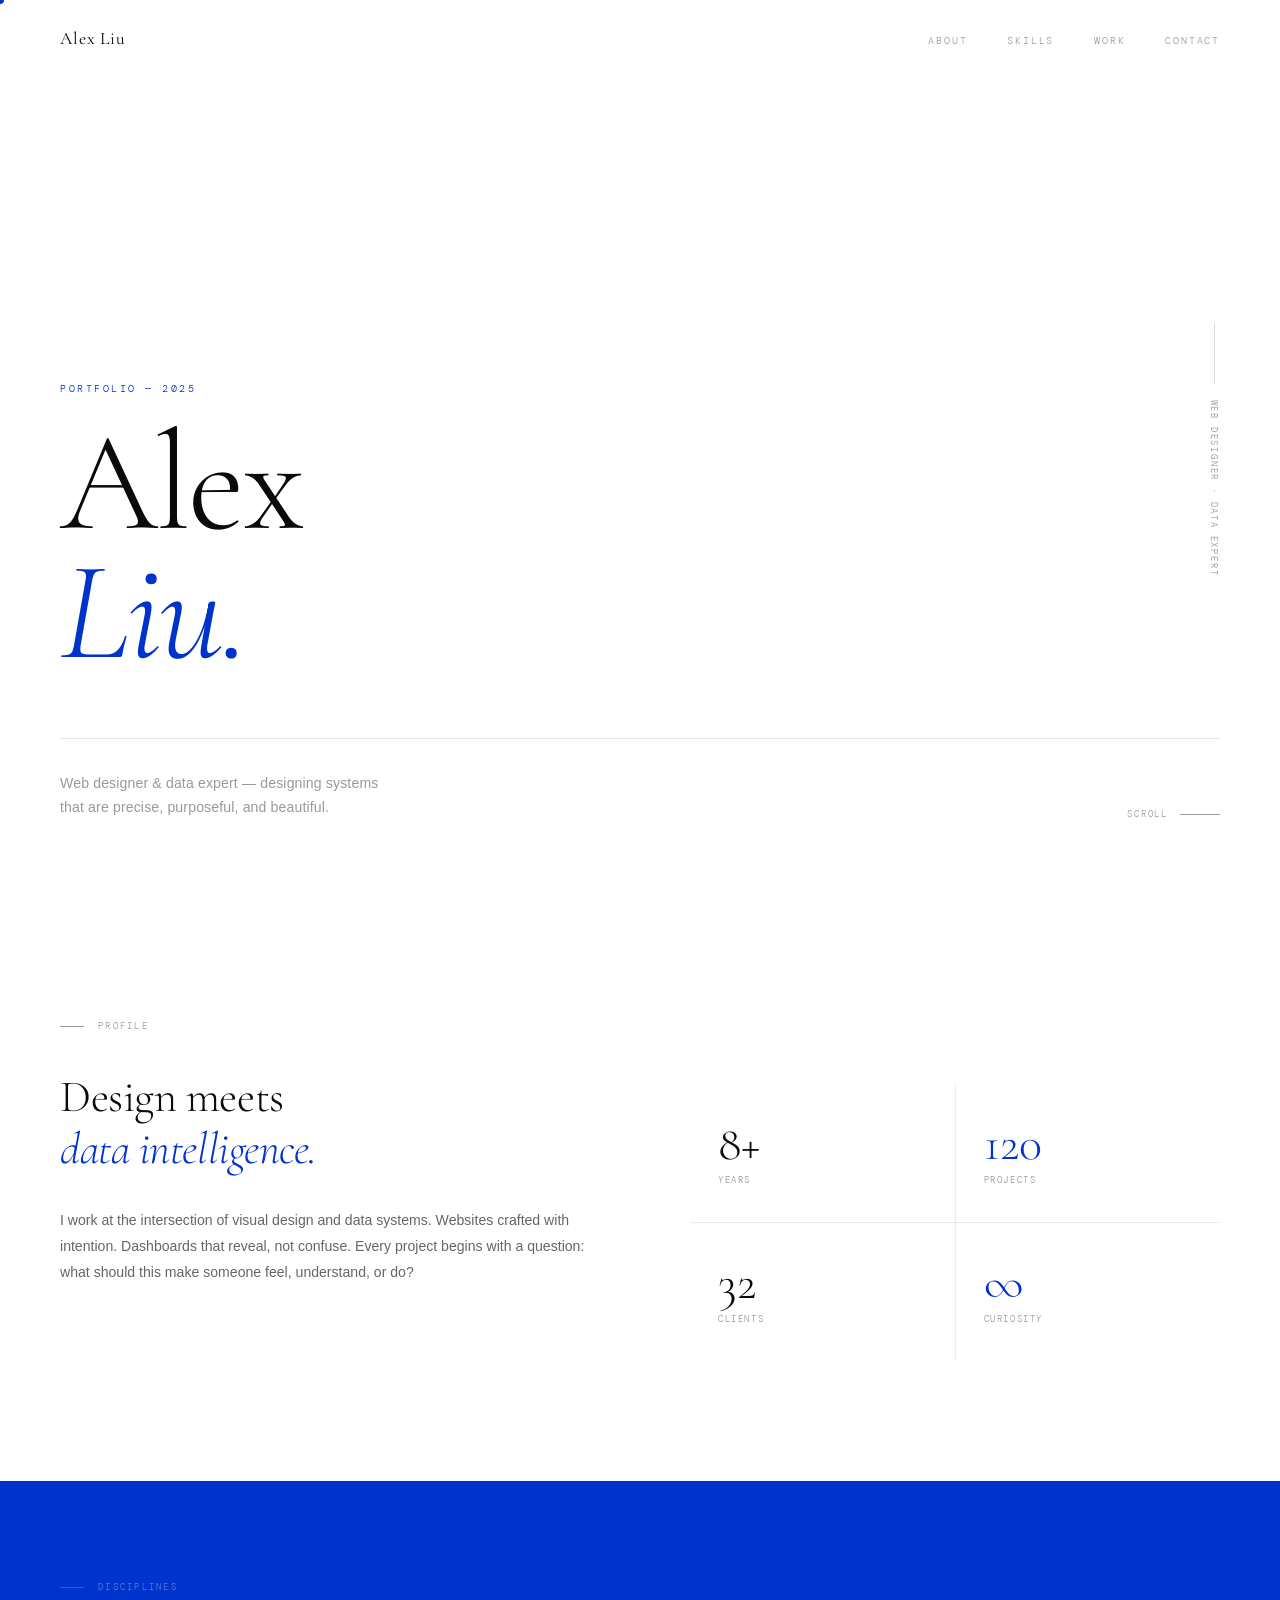
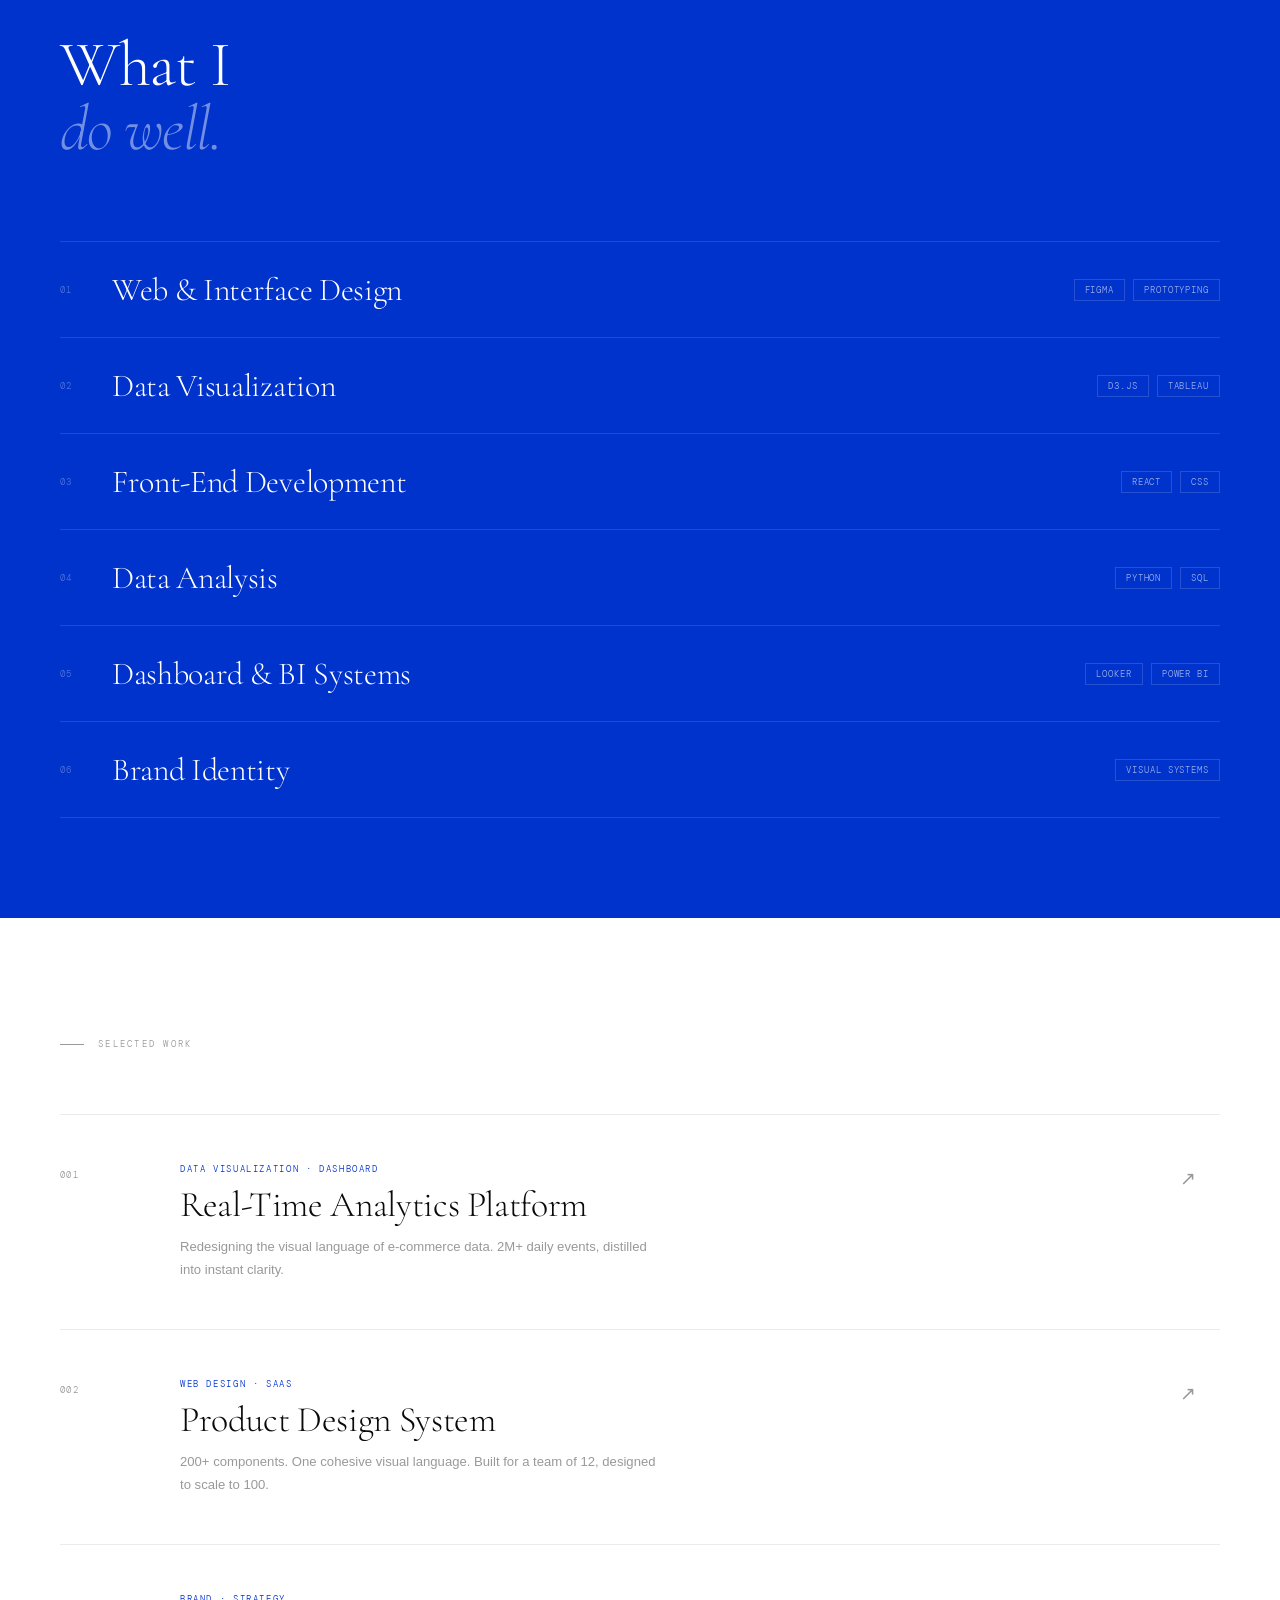
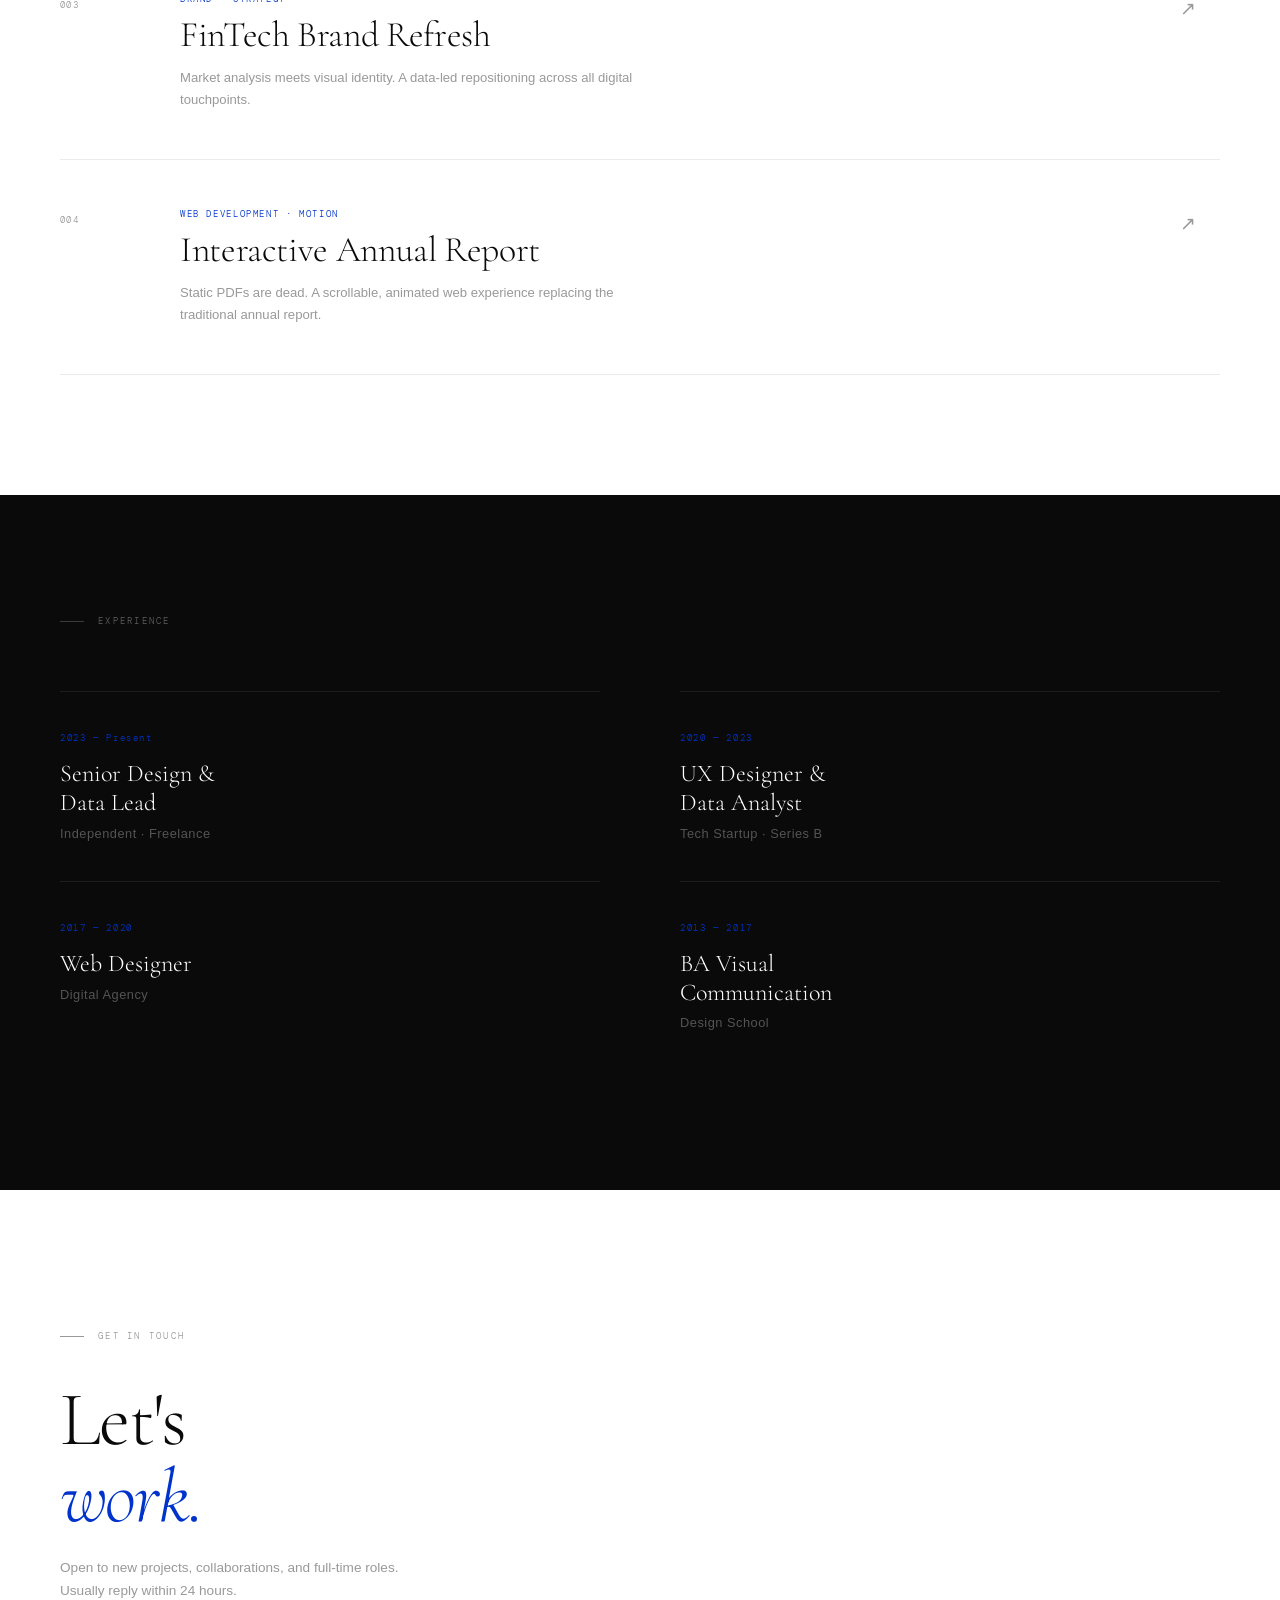
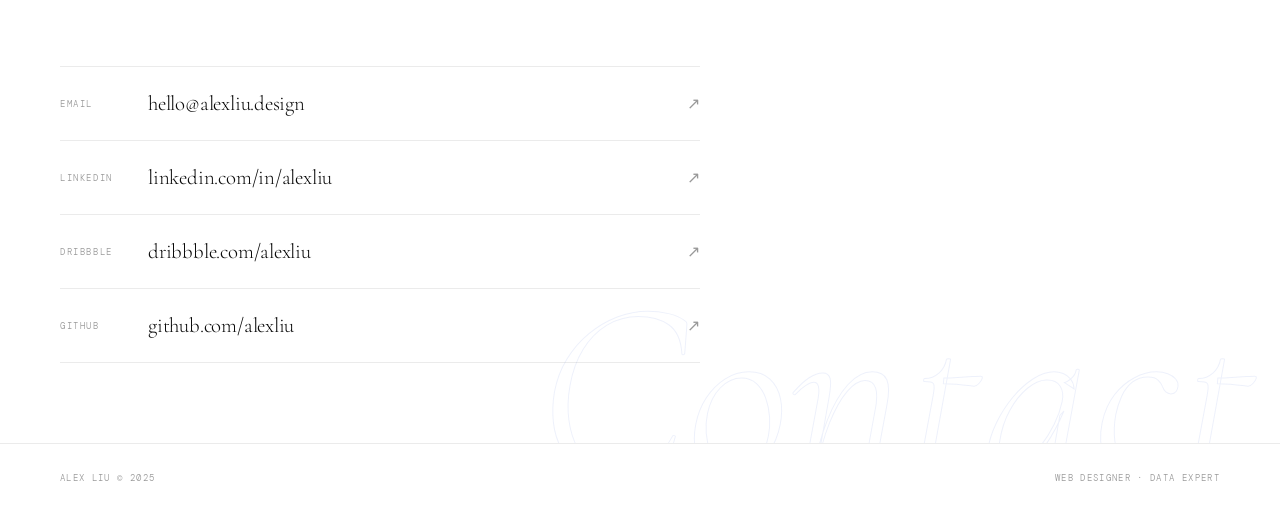
==== index.html @ af1ae66d "Rename alex-liu.html to index.html" ====
<!DOCTYPE html>
<html lang="en">
<head>
  <meta charset="UTF-8">
  <meta name="viewport" content="width=device-width, initial-scale=1.0">
  <title>Alex Liu</title>
  <link rel="preconnect" href="https://fonts.googleapis.com">
  <link href="https://fonts.googleapis.com/css2?family=Cormorant+Garamond:ital,wght@0,300;0,400;0,600;1,300;1,400&family=DM+Mono:wght@300;400&display=swap" rel="stylesheet">
  <style>
    *, *::before, *::after { margin: 0; padding: 0; box-sizing: border-box; }

    :root {
      --klein: #0033CC;
      --black: #0a0a0a;
      --white: #ffffff;
      --grey: #f5f5f5;
      --mid: #999;
      --serif: 'Cormorant Garamond', Georgia, serif;
      --mono: 'DM Mono', monospace;
    }

    html { scroll-behavior: smooth; }

    body {
      background: var(--white);
      color: var(--black);
      font-family: 'Helvetica Neue', Helvetica, Arial, sans-serif;
      font-weight: 300;
      overflow-x: hidden;
      cursor: none;
    }

    /* CURSOR */
    .cur {
      position: fixed;
      width: 8px; height: 8px;
      background: var(--klein);
      border-radius: 50%;
      pointer-events: none;
      z-index: 9999;
      transform: translate(-50%, -50%);
      transition: width .2s, height .2s, background .2s, border-radius .2s;
    }
    .cur.big {
      width: 40px; height: 40px;
      background: transparent;
      border: 1px solid var(--klein);
    }

    /* NAV */
    nav {
      position: fixed;
      top: 0; left: 0; right: 0;
      z-index: 500;
      padding: 28px 60px;
      display: flex;
      justify-content: space-between;
      align-items: center;
    }
    .nav-logo {
      font-family: var(--serif);
      font-size: 1.1rem;
      font-weight: 400;
      letter-spacing: 0.05em;
      color: var(--black);
      text-decoration: none;
    }
    .nav-links {
      display: flex;
      gap: 40px;
      list-style: none;
    }
    .nav-links a {
      font-family: var(--mono);
      font-size: 10px;
      letter-spacing: 0.18em;
      text-transform: uppercase;
      color: var(--black);
      text-decoration: none;
      opacity: 0.4;
      transition: opacity .25s;
    }
    .nav-links a:hover { opacity: 1; }

    /* HERO */
    #hero {
      height: 100vh;
      display: flex;
      flex-direction: column;
      justify-content: flex-end;
      padding: 0 60px 80px;
      position: relative;
    }

    .hero-index {
      position: absolute;
      top: 50%;
      right: 60px;
      transform: translateY(-50%);
      font-family: var(--mono);
      font-size: 9px;
      letter-spacing: 0.2em;
      text-transform: uppercase;
      color: var(--mid);
      writing-mode: vertical-rl;
      display: flex;
      align-items: center;
      gap: 16px;
    }
    .hero-index::before {
      content: '';
      display: block;
      width: 1px;
      height: 60px;
      background: rgba(0,0,0,0.15);
    }

    .hero-eyebrow {
      font-family: var(--mono);
      font-size: 10px;
      letter-spacing: 0.25em;
      text-transform: uppercase;
      color: var(--klein);
      margin-bottom: 24px;
      opacity: 0;
      animation: fadeUp .8s .2s ease forwards;
    }

    .hero-name {
      font-family: var(--serif);
      font-size: clamp(5rem, 11vw, 10rem);
      font-weight: 300;
      line-height: 0.92;
      letter-spacing: -0.02em;
      color: var(--black);
      opacity: 0;
      animation: fadeUp .9s .35s ease forwards;
    }
    .hero-name span {
      display: block;
      font-style: italic;
      color: var(--klein);
    }

    .hero-bottom {
      display: flex;
      justify-content: space-between;
      align-items: flex-end;
      margin-top: 60px;
      padding-top: 32px;
      border-top: 1px solid rgba(0,0,0,0.1);
      opacity: 0;
      animation: fadeUp .8s .6s ease forwards;
    }
    .hero-desc {
      font-size: 0.88rem;
      font-weight: 300;
      color: var(--mid);
      max-width: 340px;
      line-height: 1.75;
      letter-spacing: 0.01em;
    }
    .hero-scroll {
      font-family: var(--mono);
      font-size: 9px;
      letter-spacing: 0.2em;
      text-transform: uppercase;
      color: var(--mid);
      display: flex;
      align-items: center;
      gap: 12px;
    }
    .hero-scroll::after {
      content: '';
      display: block;
      width: 40px;
      height: 1px;
      background: var(--mid);
      animation: scrollLine 1.6s ease-in-out infinite alternate;
    }
    @keyframes scrollLine { from { width: 20px; opacity: .3; } to { width: 60px; opacity: .8; } }
    @keyframes fadeUp {
      from { opacity: 0; transform: translateY(24px); }
      to   { opacity: 1; transform: translateY(0); }
    }

    /* ABOUT */
    #about {
      padding: 120px 60px;
      display: grid;
      grid-template-columns: 1fr 1fr;
      gap: 100px;
      align-items: start;
    }
    .section-label {
      font-family: var(--mono);
      font-size: 9px;
      letter-spacing: 0.25em;
      text-transform: uppercase;
      color: var(--mid);
      margin-bottom: 40px;
      display: flex;
      align-items: center;
      gap: 14px;
    }
    .section-label::before {
      content: '';
      display: block;
      width: 24px;
      height: 1px;
      background: var(--mid);
    }
    .section-label.light { color: rgba(255,255,255,0.35); }
    .section-label.light::before { background: rgba(255,255,255,0.2); }

    .about-heading {
      font-family: var(--serif);
      font-size: clamp(2.2rem, 3.5vw, 3.2rem);
      font-weight: 300;
      line-height: 1.15;
      letter-spacing: -0.01em;
      margin-bottom: 32px;
    }
    .about-heading em { font-style: italic; color: var(--klein); }

    .about-body {
      font-size: 0.88rem;
      font-weight: 300;
      line-height: 1.85;
      color: #666;
    }

    .stat-grid {
      display: grid;
      grid-template-columns: 1fr 1fr;
      gap: 1px;
      background: rgba(0,0,0,0.08);
      margin-top: 64px;
    }
    .stat-cell {
      background: var(--white);
      padding: 36px 28px;
    }
    .stat-num {
      font-family: var(--serif);
      font-size: 3rem;
      font-weight: 300;
      line-height: 1;
      color: var(--black);
    }
    .stat-num.blue { color: var(--klein); }
    .stat-label {
      font-family: var(--mono);
      font-size: 9px;
      letter-spacing: 0.18em;
      text-transform: uppercase;
      color: var(--mid);
      margin-top: 6px;
    }

    /* SKILLS — KLEIN BG */
    #skills {
      padding: 100px 60px;
      background: var(--klein);
      color: var(--white);
    }

    .skills-heading {
      font-family: var(--serif);
      font-size: clamp(2.5rem, 5vw, 4.5rem);
      font-weight: 300;
      letter-spacing: -0.02em;
      line-height: 1;
      margin-bottom: 80px;
    }
    .skills-heading em { font-style: italic; opacity: 0.45; }

    .skill-list { display: flex; flex-direction: column; }
    .skill-row {
      display: flex;
      align-items: center;
      justify-content: space-between;
      padding: 28px 0;
      border-bottom: 1px solid rgba(255,255,255,0.12);
      transition: padding-left .3s ease;
      position: relative;
      overflow: hidden;
    }
    .skill-row:first-child { border-top: 1px solid rgba(255,255,255,0.12); }
    .skill-row::before {
      content: '';
      position: absolute;
      left: 0; top: 0; bottom: 0;
      width: 0;
      background: rgba(255,255,255,0.06);
      transition: width .4s ease;
    }
    .skill-row:hover::before { width: 100%; }
    .skill-row:hover { padding-left: 16px; }

    .skill-name-wrap { display: flex; align-items: center; gap: 28px; }
    .skill-idx {
      font-family: var(--mono);
      font-size: 9px;
      opacity: 0.3;
      letter-spacing: 0.1em;
      min-width: 24px;
    }
    .skill-name {
      font-family: var(--serif);
      font-size: clamp(1.4rem, 2.5vw, 2rem);
      font-weight: 300;
      letter-spacing: -0.01em;
    }
    .skill-tags-wrap { display: flex; gap: 8px; }
    .skill-tag {
      font-family: var(--mono);
      font-size: 9px;
      letter-spacing: 0.1em;
      text-transform: uppercase;
      padding: 4px 10px;
      border: 1px solid rgba(255,255,255,0.25);
      opacity: 0.6;
    }

    /* WORK */
    #work { padding: 120px 60px; }

    .work-list { display: flex; flex-direction: column; margin-top: 64px; }
    .work-item {
      display: grid;
      grid-template-columns: 80px 1fr 40px;
      align-items: start;
      gap: 40px;
      padding: 48px 0;
      border-bottom: 1px solid rgba(0,0,0,0.08);
      cursor: none;
      transition: background .2s, padding .2s;
    }
    .work-item:first-child { border-top: 1px solid rgba(0,0,0,0.08); }
    .work-item:hover { background: var(--grey); margin: 0 -60px; padding-left: 60px; padding-right: 60px; }
    .work-num {
      font-family: var(--mono);
      font-size: 9px;
      letter-spacing: 0.15em;
      color: var(--mid);
      padding-top: 6px;
    }
    .work-cat {
      font-family: var(--mono);
      font-size: 9px;
      letter-spacing: 0.18em;
      text-transform: uppercase;
      color: var(--klein);
      margin-bottom: 10px;
    }
    .work-title {
      font-family: var(--serif);
      font-size: clamp(1.6rem, 2.8vw, 2.4rem);
      font-weight: 300;
      letter-spacing: -0.01em;
      line-height: 1.1;
      margin-bottom: 12px;
      transition: color .25s;
    }
    .work-item:hover .work-title { color: var(--klein); }
    .work-desc {
      font-size: 0.82rem;
      font-weight: 300;
      color: var(--mid);
      max-width: 480px;
      line-height: 1.7;
    }
    .work-arrow {
      font-size: 1.2rem;
      color: var(--mid);
      padding-top: 4px;
      transition: transform .3s, color .25s;
    }
    .work-item:hover .work-arrow { transform: translate(4px,-4px); color: var(--klein); }

    /* TIMELINE — BLACK BG */
    #timeline {
      padding: 120px 60px;
      background: var(--black);
      color: var(--white);
    }
    .tl-grid {
      display: grid;
      grid-template-columns: 1fr 1fr;
      gap: 0 80px;
      margin-top: 64px;
    }
    .tl-item {
      padding: 40px 0;
      border-top: 1px solid rgba(255,255,255,0.08);
    }
    .tl-year {
      font-family: var(--mono);
      font-size: 9px;
      letter-spacing: 0.18em;
      color: var(--klein);
      margin-bottom: 16px;
    }
    .tl-role {
      font-family: var(--serif);
      font-size: 1.5rem;
      font-weight: 300;
      line-height: 1.2;
      margin-bottom: 8px;
    }
    .tl-company {
      font-size: 0.8rem;
      font-weight: 300;
      color: rgba(255,255,255,0.3);
      letter-spacing: 0.04em;
    }

    /* CONTACT */
    #contact {
      padding: 140px 60px 80px;
      position: relative;
      overflow: hidden;
    }
    .contact-bg {
      position: absolute;
      bottom: -6vw;
      right: -2vw;
      font-family: var(--serif);
      font-size: clamp(8rem, 20vw, 20rem);
      font-weight: 300;
      font-style: italic;
      color: transparent;
      -webkit-text-stroke: 1px rgba(0,51,204,0.07);
      pointer-events: none;
      line-height: 1;
      white-space: nowrap;
      user-select: none;
    }
    .contact-inner { position: relative; z-index: 1; max-width: 640px; }
    .contact-heading {
      font-family: var(--serif);
      font-size: clamp(3rem, 6vw, 6rem);
      font-weight: 300;
      letter-spacing: -0.02em;
      line-height: 1;
      margin-bottom: 20px;
    }
    .contact-heading em { font-style: italic; color: var(--klein); }
    .contact-sub {
      font-size: 0.85rem;
      font-weight: 300;
      color: var(--mid);
      line-height: 1.7;
      margin-bottom: 64px;
      max-width: 360px;
    }
    .contact-links { display: flex; flex-direction: column; }
    .contact-link {
      display: flex;
      align-items: center;
      justify-content: space-between;
      padding: 24px 0;
      border-bottom: 1px solid rgba(0,0,0,0.08);
      text-decoration: none;
      color: var(--black);
      transition: padding-left .3s;
    }
    .contact-link:first-child { border-top: 1px solid rgba(0,0,0,0.08); }
    .contact-link:hover { padding-left: 12px; }
    .cl-left { display: flex; align-items: center; gap: 24px; }
    .cl-type {
      font-family: var(--mono);
      font-size: 9px;
      letter-spacing: 0.18em;
      text-transform: uppercase;
      color: var(--mid);
      min-width: 64px;
    }
    .cl-val {
      font-family: var(--serif);
      font-size: 1.3rem;
      font-weight: 300;
      letter-spacing: -0.01em;
      transition: color .25s;
    }
    .contact-link:hover .cl-val { color: var(--klein); }
    .cl-arrow {
      font-size: 1rem;
      color: var(--mid);
      transition: transform .3s, color .25s;
    }
    .contact-link:hover .cl-arrow { transform: translate(4px,-4px); color: var(--klein); }

    /* FOOTER */
    footer {
      padding: 28px 60px;
      border-top: 1px solid rgba(0,0,0,0.08);
      display: flex;
      justify-content: space-between;
      align-items: center;
    }
    footer span {
      font-family: var(--mono);
      font-size: 9px;
      letter-spacing: 0.15em;
      text-transform: uppercase;
      color: var(--mid);
    }

    /* REVEAL */
    .reveal {
      opacity: 0;
      transform: translateY(18px);
      transition: opacity .7s ease, transform .7s ease;
    }
    .reveal.visible { opacity: 1; transform: none; }
    .d1 { transition-delay: .1s; }
    .d2 { transition-delay: .2s; }
    .d3 { transition-delay: .3s; }

    @media (max-width: 768px) {
      nav { padding: 20px 24px; }
      #hero, #about, #work, #skills, #timeline, #contact, footer { padding-left: 24px; padding-right: 24px; }
      #about { grid-template-columns: 1fr; gap: 48px; padding-top: 80px; }
      .tl-grid { grid-template-columns: 1fr; }
      .work-item { grid-template-columns: 48px 1fr; }
      .work-arrow { display: none; }
      .hero-index { display: none; }
      .hero-name { font-size: clamp(3.5rem, 14vw, 6rem); }
    }
  </style>
</head>
<body>

<div class="cur" id="cur"></div>

<nav>
  <a class="nav-logo" href="#">Alex Liu</a>
  <ul class="nav-links">
    <li><a href="#about">About</a></li>
    <li><a href="#skills">Skills</a></li>
    <li><a href="#work">Work</a></li>
    <li><a href="#contact">Contact</a></li>
  </ul>
</nav>

<!-- HERO -->
<section id="hero">
  <div class="hero-index">Web Designer · Data Expert</div>
  <div class="hero-eyebrow">Portfolio — 2025</div>
  <h1 class="hero-name">
    Alex<br>
    <span>Liu.</span>
  </h1>
  <div class="hero-bottom">
    <p class="hero-desc">
      Web designer & data expert — designing systems that are precise, purposeful, and beautiful.
    </p>
    <div class="hero-scroll">Scroll</div>
  </div>
</section>

<!-- ABOUT -->
<section id="about">
  <div class="reveal">
    <div class="section-label">Profile</div>
    <h2 class="about-heading">
      Design meets<br>
      <em>data intelligence.</em>
    </h2>
    <p class="about-body">
      I work at the intersection of visual design and data systems. Websites crafted with intention. Dashboards that reveal, not confuse. Every project begins with a question: what should this make someone feel, understand, or do?
    </p>
  </div>
  <div class="reveal d2">
    <div class="stat-grid">
      <div class="stat-cell">
        <div class="stat-num">8+</div>
        <div class="stat-label">Years</div>
      </div>
      <div class="stat-cell">
        <div class="stat-num blue">120</div>
        <div class="stat-label">Projects</div>
      </div>
      <div class="stat-cell">
        <div class="stat-num">32</div>
        <div class="stat-label">Clients</div>
      </div>
      <div class="stat-cell">
        <div class="stat-num blue">∞</div>
        <div class="stat-label">Curiosity</div>
      </div>
    </div>
  </div>
</section>

<!-- SKILLS -->
<section id="skills">
  <div class="section-label light reveal">Disciplines</div>
  <div class="skills-heading reveal d1">
    What I<br><em>do well.</em>
  </div>
  <div class="skill-list">
    <div class="skill-row reveal">
      <div class="skill-name-wrap">
        <span class="skill-idx">01</span>
        <span class="skill-name">Web & Interface Design</span>
      </div>
      <div class="skill-tags-wrap">
        <span class="skill-tag">Figma</span>
        <span class="skill-tag">Prototyping</span>
      </div>
    </div>
    <div class="skill-row reveal d1">
      <div class="skill-name-wrap">
        <span class="skill-idx">02</span>
        <span class="skill-name">Data Visualization</span>
      </div>
      <div class="skill-tags-wrap">
        <span class="skill-tag">D3.js</span>
        <span class="skill-tag">Tableau</span>
      </div>
    </div>
    <div class="skill-row reveal d2">
      <div class="skill-name-wrap">
        <span class="skill-idx">03</span>
        <span class="skill-name">Front-End Development</span>
      </div>
      <div class="skill-tags-wrap">
        <span class="skill-tag">React</span>
        <span class="skill-tag">CSS</span>
      </div>
    </div>
    <div class="skill-row reveal d3">
      <div class="skill-name-wrap">
        <span class="skill-idx">04</span>
        <span class="skill-name">Data Analysis</span>
      </div>
      <div class="skill-tags-wrap">
        <span class="skill-tag">Python</span>
        <span class="skill-tag">SQL</span>
      </div>
    </div>
    <div class="skill-row reveal">
      <div class="skill-name-wrap">
        <span class="skill-idx">05</span>
        <span class="skill-name">Dashboard & BI Systems</span>
      </div>
      <div class="skill-tags-wrap">
        <span class="skill-tag">Looker</span>
        <span class="skill-tag">Power BI</span>
      </div>
    </div>
    <div class="skill-row reveal d1">
      <div class="skill-name-wrap">
        <span class="skill-idx">06</span>
        <span class="skill-name">Brand Identity</span>
      </div>
      <div class="skill-tags-wrap">
        <span class="skill-tag">Visual Systems</span>
      </div>
    </div>
  </div>
</section>

<!-- WORK -->
<section id="work">
  <div class="section-label reveal">Selected Work</div>
  <div class="work-list">
    <div class="work-item reveal">
      <span class="work-num">001</span>
      <div>
        <div class="work-cat">Data Visualization · Dashboard</div>
        <h3 class="work-title">Real-Time Analytics Platform</h3>
        <p class="work-desc">Redesigning the visual language of e-commerce data. 2M+ daily events, distilled into instant clarity.</p>
      </div>
      <span class="work-arrow">↗</span>
    </div>
    <div class="work-item reveal d1">
      <span class="work-num">002</span>
      <div>
        <div class="work-cat">Web Design · SaaS</div>
        <h3 class="work-title">Product Design System</h3>
        <p class="work-desc">200+ components. One cohesive visual language. Built for a team of 12, designed to scale to 100.</p>
      </div>
      <span class="work-arrow">↗</span>
    </div>
    <div class="work-item reveal d2">
      <span class="work-num">003</span>
      <div>
        <div class="work-cat">Brand · Strategy</div>
        <h3 class="work-title">FinTech Brand Refresh</h3>
        <p class="work-desc">Market analysis meets visual identity. A data-led repositioning across all digital touchpoints.</p>
      </div>
      <span class="work-arrow">↗</span>
    </div>
    <div class="work-item reveal">
      <span class="work-num">004</span>
      <div>
        <div class="work-cat">Web Development · Motion</div>
        <h3 class="work-title">Interactive Annual Report</h3>
        <p class="work-desc">Static PDFs are dead. A scrollable, animated web experience replacing the traditional annual report.</p>
      </div>
      <span class="work-arrow">↗</span>
    </div>
  </div>
</section>

<!-- TIMELINE -->
<section id="timeline">
  <div class="section-label light reveal">Experience</div>
  <div class="tl-grid">
    <div class="tl-item reveal">
      <div class="tl-year">2023 — Present</div>
      <div class="tl-role">Senior Design &<br>Data Lead</div>
      <div class="tl-company">Independent · Freelance</div>
    </div>
    <div class="tl-item reveal d1">
      <div class="tl-year">2020 — 2023</div>
      <div class="tl-role">UX Designer &<br>Data Analyst</div>
      <div class="tl-company">Tech Startup · Series B</div>
    </div>
    <div class="tl-item reveal d1">
      <div class="tl-year">2017 — 2020</div>
      <div class="tl-role">Web Designer</div>
      <div class="tl-company">Digital Agency</div>
    </div>
    <div class="tl-item reveal d2">
      <div class="tl-year">2013 — 2017</div>
      <div class="tl-role">BA Visual<br>Communication</div>
      <div class="tl-company">Design School</div>
    </div>
  </div>
</section>

<!-- CONTACT -->
<section id="contact">
  <div class="contact-bg">Contact.</div>
  <div class="contact-inner">
    <div class="section-label reveal">Get in Touch</div>
    <h2 class="contact-heading reveal d1">
      Let's<br><em>work.</em>
    </h2>
    <p class="contact-sub reveal d2">
      Open to new projects, collaborations, and full-time roles.<br>Usually reply within 24 hours.
    </p>
    <div class="contact-links reveal d3">
      <a href="mailto:hello@alexliu.design" class="contact-link">
        <div class="cl-left">
          <span class="cl-type">Email</span>
          <span class="cl-val">hello@alexliu.design</span>
        </div>
        <span class="cl-arrow">↗</span>
      </a>
      <a href="#" class="contact-link">
        <div class="cl-left">
          <span class="cl-type">LinkedIn</span>
          <span class="cl-val">linkedin.com/in/alexliu</span>
        </div>
        <span class="cl-arrow">↗</span>
      </a>
      <a href="#" class="contact-link">
        <div class="cl-left">
          <span class="cl-type">Dribbble</span>
          <span class="cl-val">dribbble.com/alexliu</span>
        </div>
        <span class="cl-arrow">↗</span>
      </a>
      <a href="#" class="contact-link">
        <div class="cl-left">
          <span class="cl-type">GitHub</span>
          <span class="cl-val">github.com/alexliu</span>
        </div>
        <span class="cl-arrow">↗</span>
      </a>
    </div>
  </div>
</section>

<footer>
  <span>Alex Liu © 2025</span>
  <span>Web Designer · Data Expert</span>
</footer>

<script>
  // Cursor
  const cur = document.getElementById('cur');
  document.addEventListener('mousemove', e => {
    cur.style.left = e.clientX + 'px';
    cur.style.top  = e.clientY + 'px';
  });
  document.querySelectorAll('a, .work-item, .skill-row').forEach(el => {
    el.addEventListener('mouseenter', () => cur.classList.add('big'));
    el.addEventListener('mouseleave', () => cur.classList.remove('big'));
  });

  // Scroll reveal
  const io = new IntersectionObserver(entries => {
    entries.forEach(e => { if (e.isIntersecting) e.target.classList.add('visible'); });
  }, { threshold: 0.1, rootMargin: '0px 0px -32px 0px' });
  document.querySelectorAll('.reveal').forEach(el => io.observe(el));

  // Counters
  document.querySelectorAll('.stat-num').forEach(el => {
    const raw = el.textContent.trim();
    const num = parseInt(raw);
    if (isNaN(num)) return;
    const suffix = raw.replace(/[\d]/g, '');
    let started = false;
    new IntersectionObserver(entries => {
      if (entries[0].isIntersecting && !started) {
        started = true;
        let v = 0; const step = num / 50;
        const t = setInterval(() => {
          v = Math.min(v + step, num);
          el.textContent = Math.round(v) + suffix;
          if (v >= num) clearInterval(t);
        }, 20);
      }
    }).observe(el);
  });
</script>
</body>
</html>
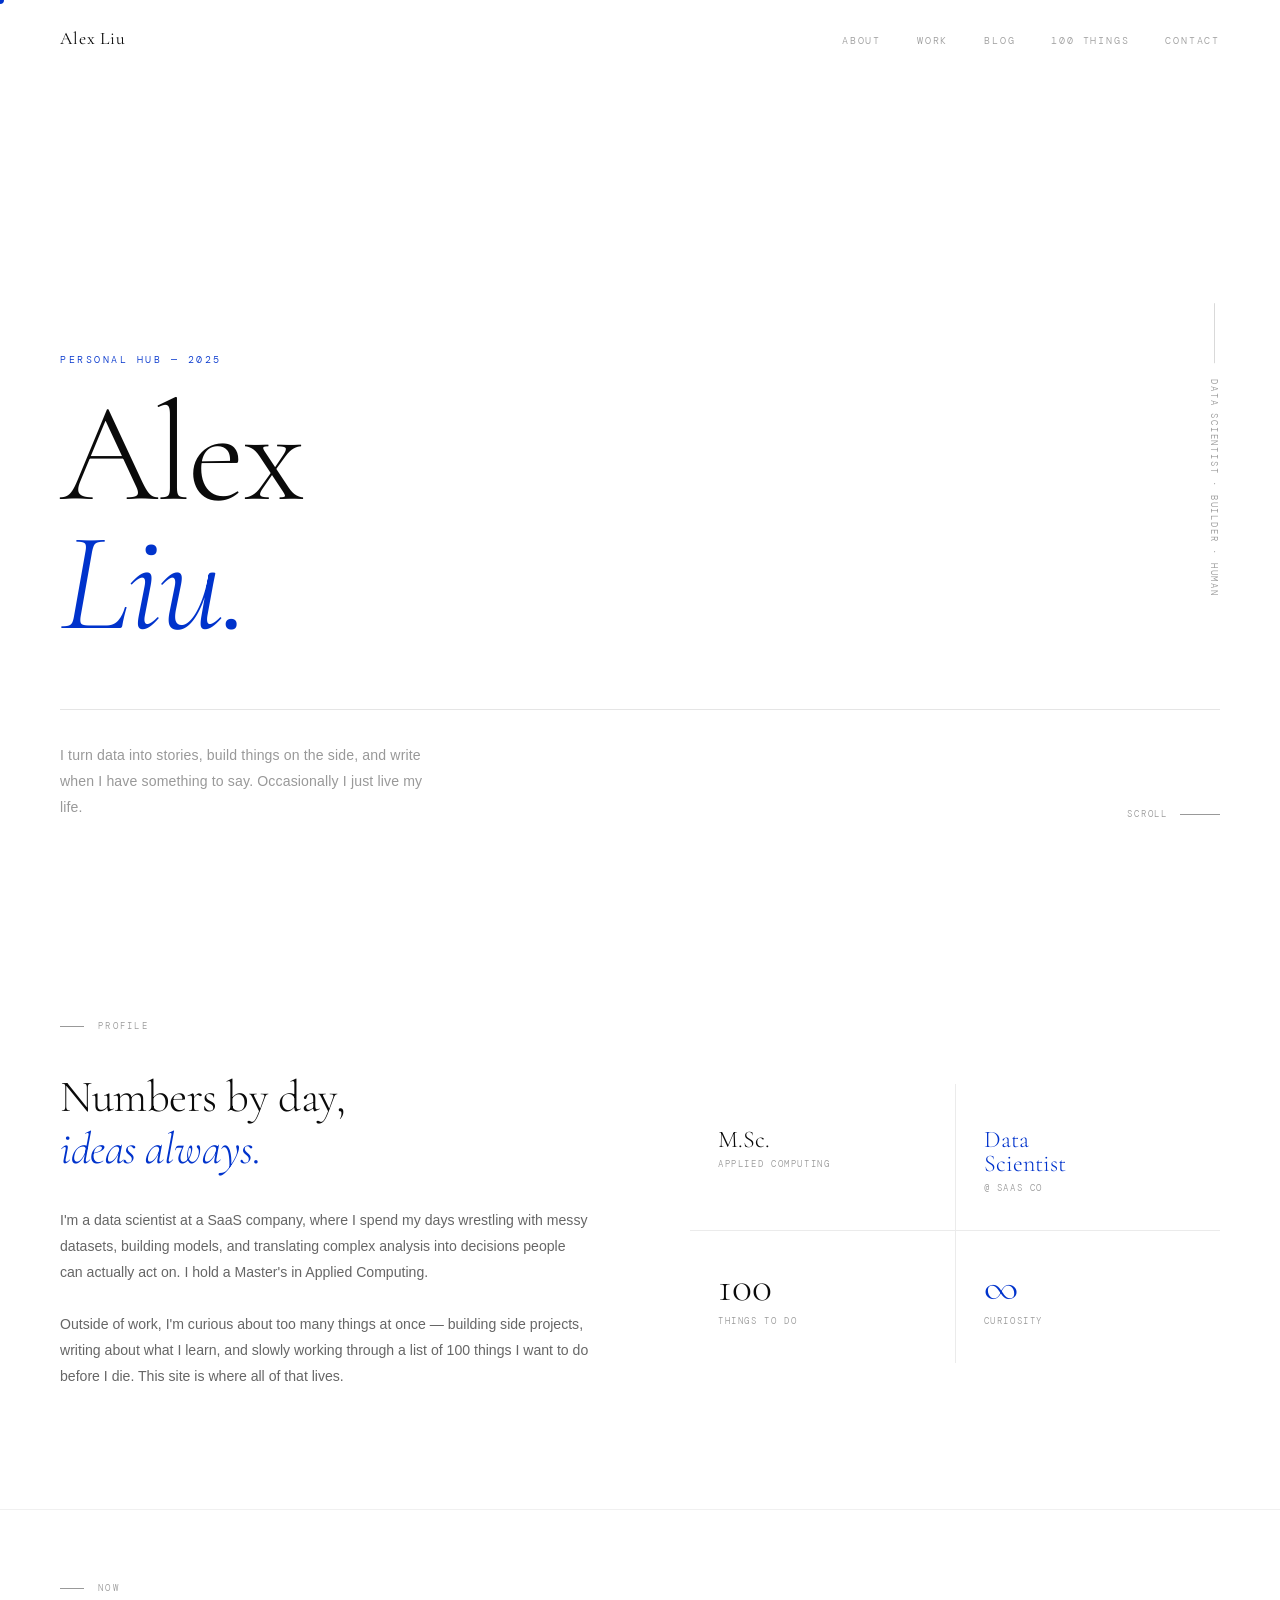
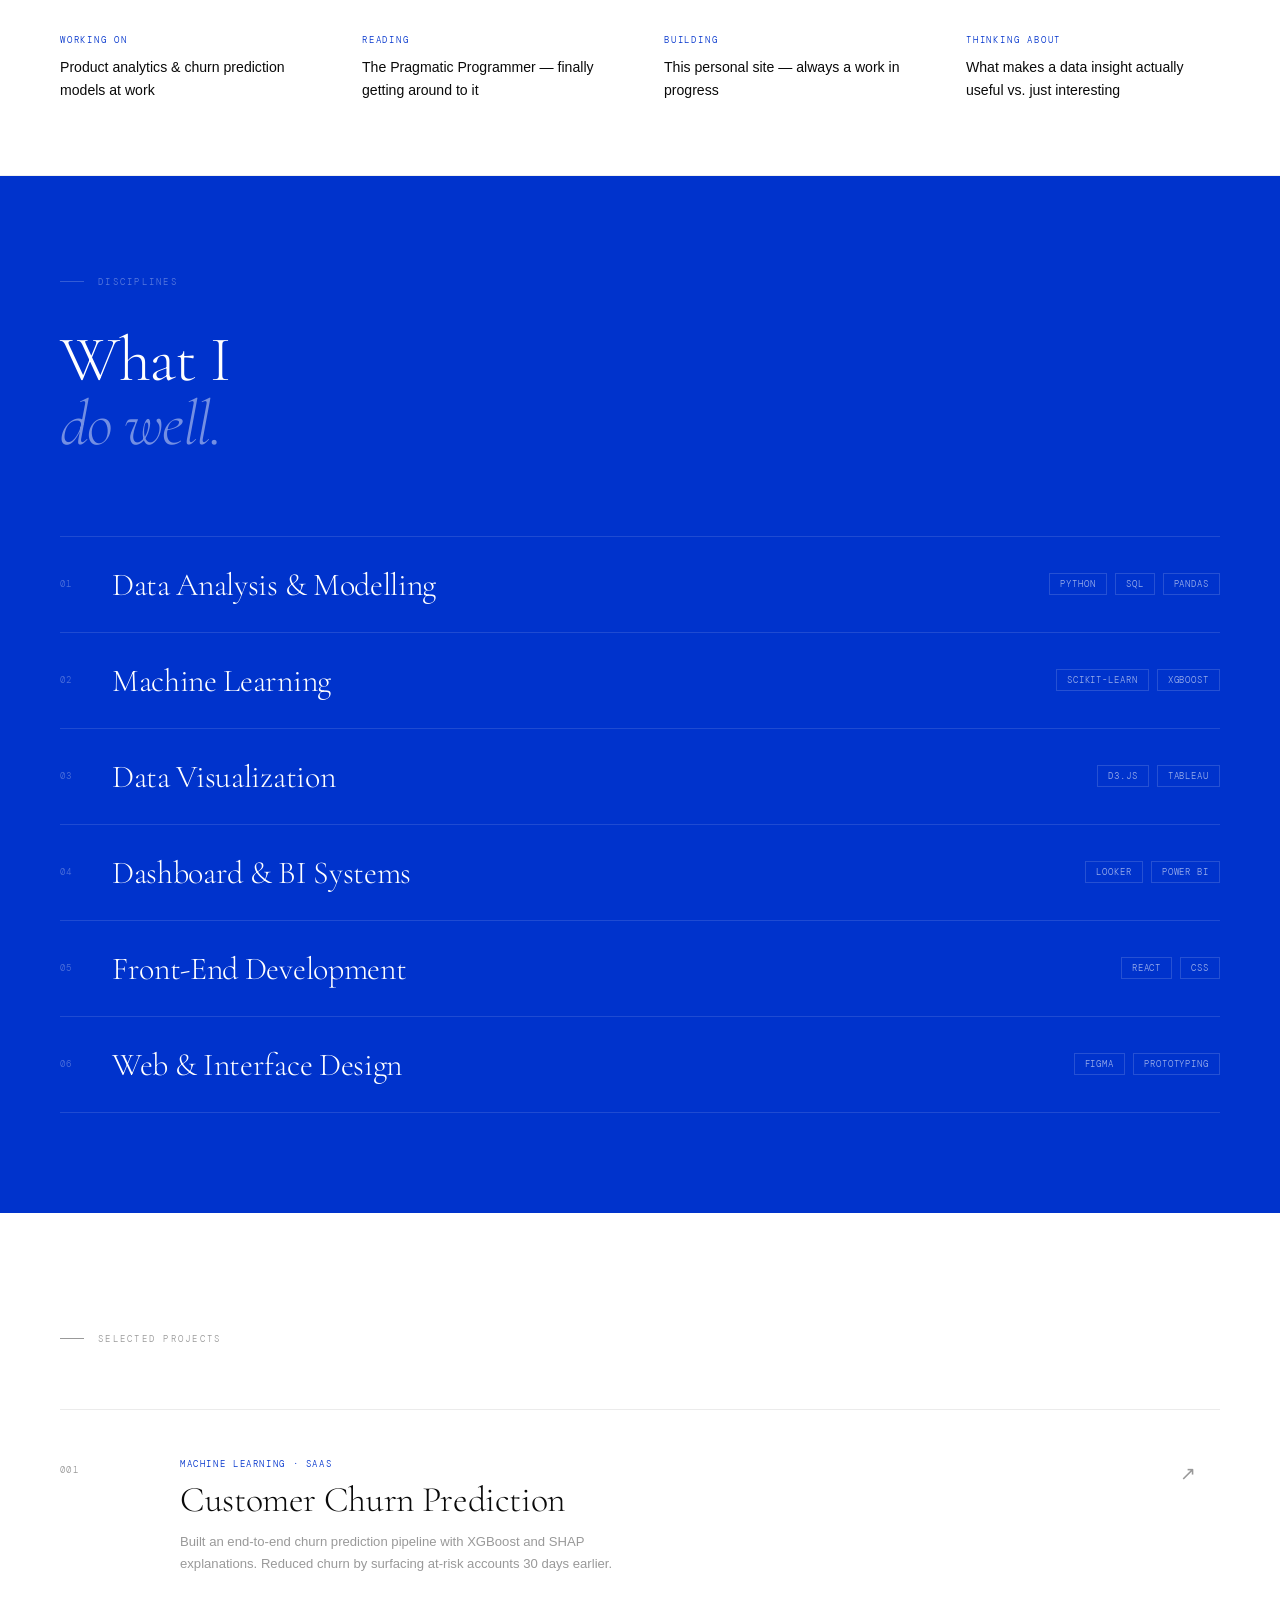
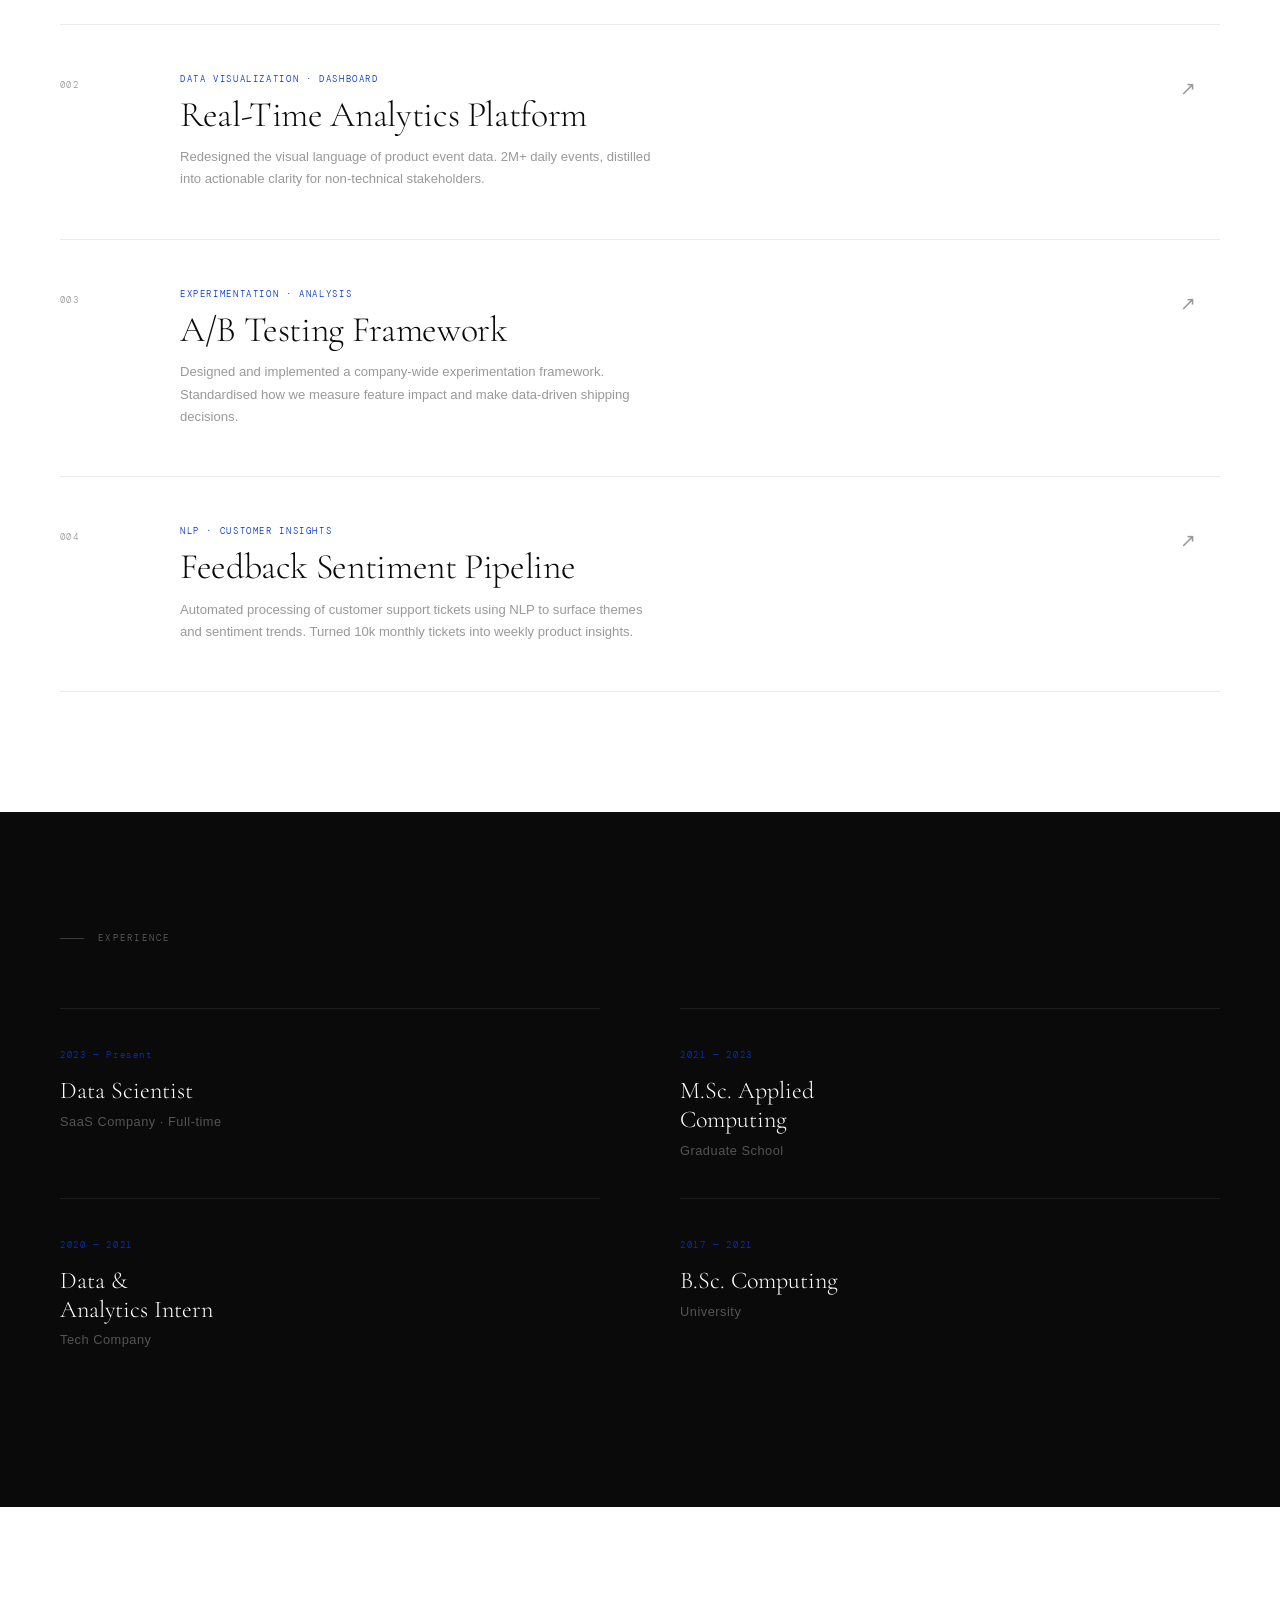
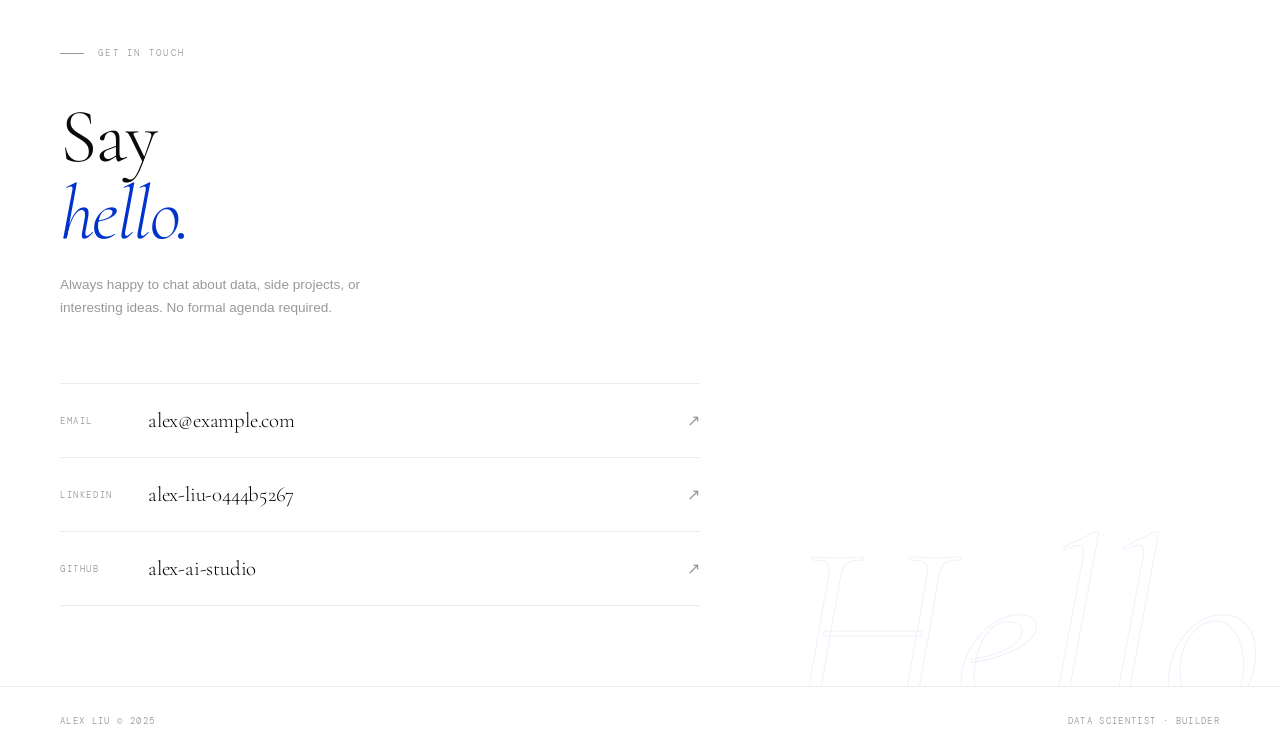
==== commit f99e55a9: "Transform site into personal hub with blog and 100 things list - Repositioned homepage from freelanc" ====
--- a/index.html
+++ b/index.html
@@ -5,557 +5,34 @@
   <meta name="viewport" content="width=device-width, initial-scale=1.0">
   <title>Alex Liu</title>
   <link rel="preconnect" href="https://fonts.googleapis.com">
-  <link href="https://fonts.googleapis.com/css2?family=Cormorant+Garamond:ital,wght@0,300;0,400;0,600;1,300;1,400&family=DM+Mono:wght@300;400&display=swap" rel="stylesheet">
-  <style>
-    *, *::before, *::after { margin: 0; padding: 0; box-sizing: border-box; }
-
-    :root {
-      --klein: #0033CC;
-      --black: #0a0a0a;
-      --white: #ffffff;
-      --grey: #f5f5f5;
-      --mid: #999;
-      --serif: 'Cormorant Garamond', Georgia, serif;
-      --mono: 'DM Mono', monospace;
-    }
-
-    html { scroll-behavior: smooth; }
-
-    body {
-      background: var(--white);
-      color: var(--black);
-      font-family: 'Helvetica Neue', Helvetica, Arial, sans-serif;
-      font-weight: 300;
-      overflow-x: hidden;
-      cursor: none;
-    }
-
-    /* CURSOR */
-    .cur {
-      position: fixed;
-      width: 8px; height: 8px;
-      background: var(--klein);
-      border-radius: 50%;
-      pointer-events: none;
-      z-index: 9999;
-      transform: translate(-50%, -50%);
-      transition: width .2s, height .2s, background .2s, border-radius .2s;
-    }
-    .cur.big {
-      width: 40px; height: 40px;
-      background: transparent;
-      border: 1px solid var(--klein);
-    }
-
-    /* NAV */
-    nav {
-      position: fixed;
-      top: 0; left: 0; right: 0;
-      z-index: 500;
-      padding: 28px 60px;
-      display: flex;
-      justify-content: space-between;
-      align-items: center;
-    }
-    .nav-logo {
-      font-family: var(--serif);
-      font-size: 1.1rem;
-      font-weight: 400;
-      letter-spacing: 0.05em;
-      color: var(--black);
-      text-decoration: none;
-    }
-    .nav-links {
-      display: flex;
-      gap: 40px;
-      list-style: none;
-    }
-    .nav-links a {
-      font-family: var(--mono);
-      font-size: 10px;
-      letter-spacing: 0.18em;
-      text-transform: uppercase;
-      color: var(--black);
-      text-decoration: none;
-      opacity: 0.4;
-      transition: opacity .25s;
-    }
-    .nav-links a:hover { opacity: 1; }
-
-    /* HERO */
-    #hero {
-      height: 100vh;
-      display: flex;
-      flex-direction: column;
-      justify-content: flex-end;
-      padding: 0 60px 80px;
-      position: relative;
-    }
-
-    .hero-index {
-      position: absolute;
-      top: 50%;
-      right: 60px;
-      transform: translateY(-50%);
-      font-family: var(--mono);
-      font-size: 9px;
-      letter-spacing: 0.2em;
-      text-transform: uppercase;
-      color: var(--mid);
-      writing-mode: vertical-rl;
-      display: flex;
-      align-items: center;
-      gap: 16px;
-    }
-    .hero-index::before {
-      content: '';
-      display: block;
-      width: 1px;
-      height: 60px;
-      background: rgba(0,0,0,0.15);
-    }
-
-    .hero-eyebrow {
-      font-family: var(--mono);
-      font-size: 10px;
-      letter-spacing: 0.25em;
-      text-transform: uppercase;
-      color: var(--klein);
-      margin-bottom: 24px;
-      opacity: 0;
-      animation: fadeUp .8s .2s ease forwards;
-    }
-
-    .hero-name {
-      font-family: var(--serif);
-      font-size: clamp(5rem, 11vw, 10rem);
-      font-weight: 300;
-      line-height: 0.92;
-      letter-spacing: -0.02em;
-      color: var(--black);
-      opacity: 0;
-      animation: fadeUp .9s .35s ease forwards;
-    }
-    .hero-name span {
-      display: block;
-      font-style: italic;
-      color: var(--klein);
-    }
-
-    .hero-bottom {
-      display: flex;
-      justify-content: space-between;
-      align-items: flex-end;
-      margin-top: 60px;
-      padding-top: 32px;
-      border-top: 1px solid rgba(0,0,0,0.1);
-      opacity: 0;
-      animation: fadeUp .8s .6s ease forwards;
-    }
-    .hero-desc {
-      font-size: 0.88rem;
-      font-weight: 300;
-      color: var(--mid);
-      max-width: 340px;
-      line-height: 1.75;
-      letter-spacing: 0.01em;
-    }
-    .hero-scroll {
-      font-family: var(--mono);
-      font-size: 9px;
-      letter-spacing: 0.2em;
-      text-transform: uppercase;
-      color: var(--mid);
-      display: flex;
-      align-items: center;
-      gap: 12px;
-    }
-    .hero-scroll::after {
-      content: '';
-      display: block;
-      width: 40px;
-      height: 1px;
-      background: var(--mid);
-      animation: scrollLine 1.6s ease-in-out infinite alternate;
-    }
-    @keyframes scrollLine { from { width: 20px; opacity: .3; } to { width: 60px; opacity: .8; } }
-    @keyframes fadeUp {
-      from { opacity: 0; transform: translateY(24px); }
-      to   { opacity: 1; transform: translateY(0); }
-    }
-
-    /* ABOUT */
-    #about {
-      padding: 120px 60px;
-      display: grid;
-      grid-template-columns: 1fr 1fr;
-      gap: 100px;
-      align-items: start;
-    }
-    .section-label {
-      font-family: var(--mono);
-      font-size: 9px;
-      letter-spacing: 0.25em;
-      text-transform: uppercase;
-      color: var(--mid);
-      margin-bottom: 40px;
-      display: flex;
-      align-items: center;
-      gap: 14px;
-    }
-    .section-label::before {
-      content: '';
-      display: block;
-      width: 24px;
-      height: 1px;
-      background: var(--mid);
-    }
-    .section-label.light { color: rgba(255,255,255,0.35); }
-    .section-label.light::before { background: rgba(255,255,255,0.2); }
-
-    .about-heading {
-      font-family: var(--serif);
-      font-size: clamp(2.2rem, 3.5vw, 3.2rem);
-      font-weight: 300;
-      line-height: 1.15;
-      letter-spacing: -0.01em;
-      margin-bottom: 32px;
-    }
-    .about-heading em { font-style: italic; color: var(--klein); }
-
-    .about-body {
-      font-size: 0.88rem;
-      font-weight: 300;
-      line-height: 1.85;
-      color: #666;
-    }
-
-    .stat-grid {
-      display: grid;
-      grid-template-columns: 1fr 1fr;
-      gap: 1px;
-      background: rgba(0,0,0,0.08);
-      margin-top: 64px;
-    }
-    .stat-cell {
-      background: var(--white);
-      padding: 36px 28px;
-    }
-    .stat-num {
-      font-family: var(--serif);
-      font-size: 3rem;
-      font-weight: 300;
-      line-height: 1;
-      color: var(--black);
-    }
-    .stat-num.blue { color: var(--klein); }
-    .stat-label {
-      font-family: var(--mono);
-      font-size: 9px;
-      letter-spacing: 0.18em;
-      text-transform: uppercase;
-      color: var(--mid);
-      margin-top: 6px;
-    }
-
-    /* SKILLS — KLEIN BG */
-    #skills {
-      padding: 100px 60px;
-      background: var(--klein);
-      color: var(--white);
-    }
-
-    .skills-heading {
-      font-family: var(--serif);
-      font-size: clamp(2.5rem, 5vw, 4.5rem);
-      font-weight: 300;
-      letter-spacing: -0.02em;
-      line-height: 1;
-      margin-bottom: 80px;
-    }
-    .skills-heading em { font-style: italic; opacity: 0.45; }
-
-    .skill-list { display: flex; flex-direction: column; }
-    .skill-row {
-      display: flex;
-      align-items: center;
-      justify-content: space-between;
-      padding: 28px 0;
-      border-bottom: 1px solid rgba(255,255,255,0.12);
-      transition: padding-left .3s ease;
-      position: relative;
-      overflow: hidden;
-    }
-    .skill-row:first-child { border-top: 1px solid rgba(255,255,255,0.12); }
-    .skill-row::before {
-      content: '';
-      position: absolute;
-      left: 0; top: 0; bottom: 0;
-      width: 0;
-      background: rgba(255,255,255,0.06);
-      transition: width .4s ease;
-    }
-    .skill-row:hover::before { width: 100%; }
-    .skill-row:hover { padding-left: 16px; }
-
-    .skill-name-wrap { display: flex; align-items: center; gap: 28px; }
-    .skill-idx {
-      font-family: var(--mono);
-      font-size: 9px;
-      opacity: 0.3;
-      letter-spacing: 0.1em;
-      min-width: 24px;
-    }
-    .skill-name {
-      font-family: var(--serif);
-      font-size: clamp(1.4rem, 2.5vw, 2rem);
-      font-weight: 300;
-      letter-spacing: -0.01em;
-    }
-    .skill-tags-wrap { display: flex; gap: 8px; }
-    .skill-tag {
-      font-family: var(--mono);
-      font-size: 9px;
-      letter-spacing: 0.1em;
-      text-transform: uppercase;
-      padding: 4px 10px;
-      border: 1px solid rgba(255,255,255,0.25);
-      opacity: 0.6;
-    }
-
-    /* WORK */
-    #work { padding: 120px 60px; }
-
-    .work-list { display: flex; flex-direction: column; margin-top: 64px; }
-    .work-item {
-      display: grid;
-      grid-template-columns: 80px 1fr 40px;
-      align-items: start;
-      gap: 40px;
-      padding: 48px 0;
-      border-bottom: 1px solid rgba(0,0,0,0.08);
-      cursor: none;
-      transition: background .2s, padding .2s;
-    }
-    .work-item:first-child { border-top: 1px solid rgba(0,0,0,0.08); }
-    .work-item:hover { background: var(--grey); margin: 0 -60px; padding-left: 60px; padding-right: 60px; }
-    .work-num {
-      font-family: var(--mono);
-      font-size: 9px;
-      letter-spacing: 0.15em;
-      color: var(--mid);
-      padding-top: 6px;
-    }
-    .work-cat {
-      font-family: var(--mono);
-      font-size: 9px;
-      letter-spacing: 0.18em;
-      text-transform: uppercase;
-      color: var(--klein);
-      margin-bottom: 10px;
-    }
-    .work-title {
-      font-family: var(--serif);
-      font-size: clamp(1.6rem, 2.8vw, 2.4rem);
-      font-weight: 300;
-      letter-spacing: -0.01em;
-      line-height: 1.1;
-      margin-bottom: 12px;
-      transition: color .25s;
-    }
-    .work-item:hover .work-title { color: var(--klein); }
-    .work-desc {
-      font-size: 0.82rem;
-      font-weight: 300;
-      color: var(--mid);
-      max-width: 480px;
-      line-height: 1.7;
-    }
-    .work-arrow {
-      font-size: 1.2rem;
-      color: var(--mid);
-      padding-top: 4px;
-      transition: transform .3s, color .25s;
-    }
-    .work-item:hover .work-arrow { transform: translate(4px,-4px); color: var(--klein); }
-
-    /* TIMELINE — BLACK BG */
-    #timeline {
-      padding: 120px 60px;
-      background: var(--black);
-      color: var(--white);
-    }
-    .tl-grid {
-      display: grid;
-      grid-template-columns: 1fr 1fr;
-      gap: 0 80px;
-      margin-top: 64px;
-    }
-    .tl-item {
-      padding: 40px 0;
-      border-top: 1px solid rgba(255,255,255,0.08);
-    }
-    .tl-year {
-      font-family: var(--mono);
-      font-size: 9px;
-      letter-spacing: 0.18em;
-      color: var(--klein);
-      margin-bottom: 16px;
-    }
-    .tl-role {
-      font-family: var(--serif);
-      font-size: 1.5rem;
-      font-weight: 300;
-      line-height: 1.2;
-      margin-bottom: 8px;
-    }
-    .tl-company {
-      font-size: 0.8rem;
-      font-weight: 300;
-      color: rgba(255,255,255,0.3);
-      letter-spacing: 0.04em;
-    }
-
-    /* CONTACT */
-    #contact {
-      padding: 140px 60px 80px;
-      position: relative;
-      overflow: hidden;
-    }
-    .contact-bg {
-      position: absolute;
-      bottom: -6vw;
-      right: -2vw;
-      font-family: var(--serif);
-      font-size: clamp(8rem, 20vw, 20rem);
-      font-weight: 300;
-      font-style: italic;
-      color: transparent;
-      -webkit-text-stroke: 1px rgba(0,51,204,0.07);
-      pointer-events: none;
-      line-height: 1;
-      white-space: nowrap;
-      user-select: none;
-    }
-    .contact-inner { position: relative; z-index: 1; max-width: 640px; }
-    .contact-heading {
-      font-family: var(--serif);
-      font-size: clamp(3rem, 6vw, 6rem);
-      font-weight: 300;
-      letter-spacing: -0.02em;
-      line-height: 1;
-      margin-bottom: 20px;
-    }
-    .contact-heading em { font-style: italic; color: var(--klein); }
-    .contact-sub {
-      font-size: 0.85rem;
-      font-weight: 300;
-      color: var(--mid);
-      line-height: 1.7;
-      margin-bottom: 64px;
-      max-width: 360px;
-    }
-    .contact-links { display: flex; flex-direction: column; }
-    .contact-link {
-      display: flex;
-      align-items: center;
-      justify-content: space-between;
-      padding: 24px 0;
-      border-bottom: 1px solid rgba(0,0,0,0.08);
-      text-decoration: none;
-      color: var(--black);
-      transition: padding-left .3s;
-    }
-    .contact-link:first-child { border-top: 1px solid rgba(0,0,0,0.08); }
-    .contact-link:hover { padding-left: 12px; }
-    .cl-left { display: flex; align-items: center; gap: 24px; }
-    .cl-type {
-      font-family: var(--mono);
-      font-size: 9px;
-      letter-spacing: 0.18em;
-      text-transform: uppercase;
-      color: var(--mid);
-      min-width: 64px;
-    }
-    .cl-val {
-      font-family: var(--serif);
-      font-size: 1.3rem;
-      font-weight: 300;
-      letter-spacing: -0.01em;
-      transition: color .25s;
-    }
-    .contact-link:hover .cl-val { color: var(--klein); }
-    .cl-arrow {
-      font-size: 1rem;
-      color: var(--mid);
-      transition: transform .3s, color .25s;
-    }
-    .contact-link:hover .cl-arrow { transform: translate(4px,-4px); color: var(--klein); }
-
-    /* FOOTER */
-    footer {
-      padding: 28px 60px;
-      border-top: 1px solid rgba(0,0,0,0.08);
-      display: flex;
-      justify-content: space-between;
-      align-items: center;
-    }
-    footer span {
-      font-family: var(--mono);
-      font-size: 9px;
-      letter-spacing: 0.15em;
-      text-transform: uppercase;
-      color: var(--mid);
-    }
-
-    /* REVEAL */
-    .reveal {
-      opacity: 0;
-      transform: translateY(18px);
-      transition: opacity .7s ease, transform .7s ease;
-    }
-    .reveal.visible { opacity: 1; transform: none; }
-    .d1 { transition-delay: .1s; }
-    .d2 { transition-delay: .2s; }
-    .d3 { transition-delay: .3s; }
-
-    @media (max-width: 768px) {
-      nav { padding: 20px 24px; }
-      #hero, #about, #work, #skills, #timeline, #contact, footer { padding-left: 24px; padding-right: 24px; }
-      #about { grid-template-columns: 1fr; gap: 48px; padding-top: 80px; }
-      .tl-grid { grid-template-columns: 1fr; }
-      .work-item { grid-template-columns: 48px 1fr; }
-      .work-arrow { display: none; }
-      .hero-index { display: none; }
-      .hero-name { font-size: clamp(3.5rem, 14vw, 6rem); }
-    }
-  </style>
+  <link rel="stylesheet" href="assets/css/styles.css">
 </head>
 <body>
 
 <div class="cur" id="cur"></div>
 
 <nav>
-  <a class="nav-logo" href="#">Alex Liu</a>
+  <a class="nav-logo" href="/">Alex Liu</a>
   <ul class="nav-links">
     <li><a href="#about">About</a></li>
-    <li><a href="#skills">Skills</a></li>
     <li><a href="#work">Work</a></li>
+    <li><a href="/blog/">Blog</a></li>
+    <li><a href="/100-things/">100 Things</a></li>
     <li><a href="#contact">Contact</a></li>
   </ul>
 </nav>
 
 <!-- HERO -->
 <section id="hero">
-  <div class="hero-index">Web Designer · Data Expert</div>
-  <div class="hero-eyebrow">Portfolio — 2025</div>
+  <div class="hero-index">Data Scientist · Builder · Human</div>
+  <div class="hero-eyebrow">Personal Hub — 2025</div>
   <h1 class="hero-name">
     Alex<br>
     <span>Liu.</span>
   </h1>
   <div class="hero-bottom">
     <p class="hero-desc">
-      Web designer & data expert — designing systems that are precise, purposeful, and beautiful.
+      I turn data into stories, build things on the side, and write when I have something to say. Occasionally I just live my life.
     </p>
     <div class="hero-scroll">Scroll</div>
   </div>
@@ -566,31 +43,55 @@
   <div class="reveal">
     <div class="section-label">Profile</div>
     <h2 class="about-heading">
-      Design meets<br>
-      <em>data intelligence.</em>
+      Numbers by day,<br>
+      <em>ideas always.</em>
     </h2>
     <p class="about-body">
-      I work at the intersection of visual design and data systems. Websites crafted with intention. Dashboards that reveal, not confuse. Every project begins with a question: what should this make someone feel, understand, or do?
+      I'm a data scientist at a SaaS company, where I spend my days wrestling with messy datasets, building models, and translating complex analysis into decisions people can actually act on. I hold a Master's in Applied Computing.<br><br>
+      Outside of work, I'm curious about too many things at once — building side projects, writing about what I learn, and slowly working through a list of 100 things I want to do before I die. This site is where all of that lives.
     </p>
   </div>
   <div class="reveal d2">
     <div class="stat-grid">
       <div class="stat-cell">
-        <div class="stat-num">8+</div>
-        <div class="stat-label">Years</div>
-      </div>
-      <div class="stat-cell">
-        <div class="stat-num blue">120</div>
-        <div class="stat-label">Projects</div>
-      </div>
-      <div class="stat-cell">
-        <div class="stat-num">32</div>
-        <div class="stat-label">Clients</div>
+        <div class="stat-num sm">M.Sc.</div>
+        <div class="stat-label">Applied Computing</div>
+      </div>
+      <div class="stat-cell">
+        <div class="stat-num blue sm">Data<br>Scientist</div>
+        <div class="stat-label">@ SaaS Co</div>
+      </div>
+      <div class="stat-cell">
+        <div class="stat-num">100</div>
+        <div class="stat-label">Things to do</div>
       </div>
       <div class="stat-cell">
         <div class="stat-num blue">∞</div>
         <div class="stat-label">Curiosity</div>
       </div>
+    </div>
+  </div>
+</section>
+
+<!-- NOW -->
+<section id="now">
+  <div class="section-label reveal">Now</div>
+  <div class="now-grid reveal d1">
+    <div class="now-item">
+      <span class="now-cat">Working on</span>
+      <span class="now-text">Product analytics & churn prediction models at work</span>
+    </div>
+    <div class="now-item">
+      <span class="now-cat">Reading</span>
+      <span class="now-text">The Pragmatic Programmer — finally getting around to it</span>
+    </div>
+    <div class="now-item">
+      <span class="now-cat">Building</span>
+      <span class="now-text">This personal site — always a work in progress</span>
+    </div>
+    <div class="now-item">
+      <span class="now-cat">Thinking about</span>
+      <span class="now-text">What makes a data insight actually useful vs. just interesting</span>
     </div>
   </div>
 </section>
@@ -605,6 +106,57 @@
     <div class="skill-row reveal">
       <div class="skill-name-wrap">
         <span class="skill-idx">01</span>
+        <span class="skill-name">Data Analysis & Modelling</span>
+      </div>
+      <div class="skill-tags-wrap">
+        <span class="skill-tag">Python</span>
+        <span class="skill-tag">SQL</span>
+        <span class="skill-tag">pandas</span>
+      </div>
+    </div>
+    <div class="skill-row reveal d1">
+      <div class="skill-name-wrap">
+        <span class="skill-idx">02</span>
+        <span class="skill-name">Machine Learning</span>
+      </div>
+      <div class="skill-tags-wrap">
+        <span class="skill-tag">scikit-learn</span>
+        <span class="skill-tag">XGBoost</span>
+      </div>
+    </div>
+    <div class="skill-row reveal d2">
+      <div class="skill-name-wrap">
+        <span class="skill-idx">03</span>
+        <span class="skill-name">Data Visualization</span>
+      </div>
+      <div class="skill-tags-wrap">
+        <span class="skill-tag">D3.js</span>
+        <span class="skill-tag">Tableau</span>
+      </div>
+    </div>
+    <div class="skill-row reveal d3">
+      <div class="skill-name-wrap">
+        <span class="skill-idx">04</span>
+        <span class="skill-name">Dashboard & BI Systems</span>
+      </div>
+      <div class="skill-tags-wrap">
+        <span class="skill-tag">Looker</span>
+        <span class="skill-tag">Power BI</span>
+      </div>
+    </div>
+    <div class="skill-row reveal">
+      <div class="skill-name-wrap">
+        <span class="skill-idx">05</span>
+        <span class="skill-name">Front-End Development</span>
+      </div>
+      <div class="skill-tags-wrap">
+        <span class="skill-tag">React</span>
+        <span class="skill-tag">CSS</span>
+      </div>
+    </div>
+    <div class="skill-row reveal d1">
+      <div class="skill-name-wrap">
+        <span class="skill-idx">06</span>
         <span class="skill-name">Web & Interface Design</span>
       </div>
       <div class="skill-tags-wrap">
@@ -612,95 +164,46 @@
         <span class="skill-tag">Prototyping</span>
       </div>
     </div>
-    <div class="skill-row reveal d1">
-      <div class="skill-name-wrap">
-        <span class="skill-idx">02</span>
-        <span class="skill-name">Data Visualization</span>
-      </div>
-      <div class="skill-tags-wrap">
-        <span class="skill-tag">D3.js</span>
-        <span class="skill-tag">Tableau</span>
-      </div>
-    </div>
-    <div class="skill-row reveal d2">
-      <div class="skill-name-wrap">
-        <span class="skill-idx">03</span>
-        <span class="skill-name">Front-End Development</span>
-      </div>
-      <div class="skill-tags-wrap">
-        <span class="skill-tag">React</span>
-        <span class="skill-tag">CSS</span>
-      </div>
-    </div>
-    <div class="skill-row reveal d3">
-      <div class="skill-name-wrap">
-        <span class="skill-idx">04</span>
-        <span class="skill-name">Data Analysis</span>
-      </div>
-      <div class="skill-tags-wrap">
-        <span class="skill-tag">Python</span>
-        <span class="skill-tag">SQL</span>
-      </div>
-    </div>
-    <div class="skill-row reveal">
-      <div class="skill-name-wrap">
-        <span class="skill-idx">05</span>
-        <span class="skill-name">Dashboard & BI Systems</span>
-      </div>
-      <div class="skill-tags-wrap">
-        <span class="skill-tag">Looker</span>
-        <span class="skill-tag">Power BI</span>
-      </div>
-    </div>
-    <div class="skill-row reveal d1">
-      <div class="skill-name-wrap">
-        <span class="skill-idx">06</span>
-        <span class="skill-name">Brand Identity</span>
-      </div>
-      <div class="skill-tags-wrap">
-        <span class="skill-tag">Visual Systems</span>
-      </div>
-    </div>
   </div>
 </section>
 
 <!-- WORK -->
 <section id="work">
-  <div class="section-label reveal">Selected Work</div>
+  <div class="section-label reveal">Selected Projects</div>
   <div class="work-list">
     <div class="work-item reveal">
       <span class="work-num">001</span>
       <div>
+        <div class="work-cat">Machine Learning · SaaS</div>
+        <h3 class="work-title">Customer Churn Prediction</h3>
+        <p class="work-desc">Built an end-to-end churn prediction pipeline with XGBoost and SHAP explanations. Reduced churn by surfacing at-risk accounts 30 days earlier.</p>
+      </div>
+      <span class="work-arrow">↗</span>
+    </div>
+    <div class="work-item reveal d1">
+      <span class="work-num">002</span>
+      <div>
         <div class="work-cat">Data Visualization · Dashboard</div>
         <h3 class="work-title">Real-Time Analytics Platform</h3>
-        <p class="work-desc">Redesigning the visual language of e-commerce data. 2M+ daily events, distilled into instant clarity.</p>
-      </div>
-      <span class="work-arrow">↗</span>
-    </div>
-    <div class="work-item reveal d1">
-      <span class="work-num">002</span>
-      <div>
-        <div class="work-cat">Web Design · SaaS</div>
-        <h3 class="work-title">Product Design System</h3>
-        <p class="work-desc">200+ components. One cohesive visual language. Built for a team of 12, designed to scale to 100.</p>
+        <p class="work-desc">Redesigned the visual language of product event data. 2M+ daily events, distilled into actionable clarity for non-technical stakeholders.</p>
       </div>
       <span class="work-arrow">↗</span>
     </div>
     <div class="work-item reveal d2">
       <span class="work-num">003</span>
       <div>
-        <div class="work-cat">Brand · Strategy</div>
-        <h3 class="work-title">FinTech Brand Refresh</h3>
-        <p class="work-desc">Market analysis meets visual identity. A data-led repositioning across all digital touchpoints.</p>
+        <div class="work-cat">Experimentation · Analysis</div>
+        <h3 class="work-title">A/B Testing Framework</h3>
+        <p class="work-desc">Designed and implemented a company-wide experimentation framework. Standardised how we measure feature impact and make data-driven shipping decisions.</p>
       </div>
       <span class="work-arrow">↗</span>
     </div>
     <div class="work-item reveal">
       <span class="work-num">004</span>
       <div>
-        <div class="work-cat">Web Development · Motion</div>
-        <h3 class="work-title">Interactive Annual Report</h3>
-        <p class="work-desc">Static PDFs are dead. A scrollable, animated web experience replacing the traditional annual report.</p>
+        <div class="work-cat">NLP · Customer Insights</div>
+        <h3 class="work-title">Feedback Sentiment Pipeline</h3>
+        <p class="work-desc">Automated processing of customer support tickets using NLP to surface themes and sentiment trends. Turned 10k monthly tickets into weekly product insights.</p>
       </div>
       <span class="work-arrow">↗</span>
     </div>
@@ -713,113 +216,69 @@
   <div class="tl-grid">
     <div class="tl-item reveal">
       <div class="tl-year">2023 — Present</div>
-      <div class="tl-role">Senior Design &<br>Data Lead</div>
-      <div class="tl-company">Independent · Freelance</div>
+      <div class="tl-role">Data Scientist</div>
+      <div class="tl-company">SaaS Company · Full-time</div>
     </div>
     <div class="tl-item reveal d1">
-      <div class="tl-year">2020 — 2023</div>
-      <div class="tl-role">UX Designer &<br>Data Analyst</div>
-      <div class="tl-company">Tech Startup · Series B</div>
+      <div class="tl-year">2021 — 2023</div>
+      <div class="tl-role">M.Sc. Applied<br>Computing</div>
+      <div class="tl-company">Graduate School</div>
     </div>
     <div class="tl-item reveal d1">
-      <div class="tl-year">2017 — 2020</div>
-      <div class="tl-role">Web Designer</div>
-      <div class="tl-company">Digital Agency</div>
+      <div class="tl-year">2020 — 2021</div>
+      <div class="tl-role">Data &<br>Analytics Intern</div>
+      <div class="tl-company">Tech Company</div>
     </div>
     <div class="tl-item reveal d2">
-      <div class="tl-year">2013 — 2017</div>
-      <div class="tl-role">BA Visual<br>Communication</div>
-      <div class="tl-company">Design School</div>
+      <div class="tl-year">2017 — 2021</div>
+      <div class="tl-role">B.Sc. Computing</div>
+      <div class="tl-company">University</div>
     </div>
   </div>
 </section>
 
 <!-- CONTACT -->
 <section id="contact">
-  <div class="contact-bg">Contact.</div>
+  <div class="contact-bg">Hello.</div>
   <div class="contact-inner">
     <div class="section-label reveal">Get in Touch</div>
     <h2 class="contact-heading reveal d1">
-      Let's<br><em>work.</em>
+      Say<br><em>hello.</em>
     </h2>
     <p class="contact-sub reveal d2">
-      Open to new projects, collaborations, and full-time roles.<br>Usually reply within 24 hours.
+      Always happy to chat about data, side projects, or interesting ideas. No formal agenda required.
     </p>
     <div class="contact-links reveal d3">
-      <a href="mailto:hello@alexliu.design" class="contact-link">
+      <a href="mailto:alex@example.com" class="contact-link">
         <div class="cl-left">
           <span class="cl-type">Email</span>
-          <span class="cl-val">hello@alexliu.design</span>
+          <span class="cl-val">alex@example.com</span>
         </div>
         <span class="cl-arrow">↗</span>
       </a>
-      <a href="#" class="contact-link">
+      <a href="https://www.linkedin.com/in/alex-liu-0444b5267/" target="_blank" rel="noopener" class="contact-link">
         <div class="cl-left">
           <span class="cl-type">LinkedIn</span>
-          <span class="cl-val">linkedin.com/in/alexliu</span>
+          <span class="cl-val">alex-liu-0444b5267</span>
         </div>
         <span class="cl-arrow">↗</span>
       </a>
-      <a href="#" class="contact-link">
+      <a href="https://github.com/alex-ai-studio" target="_blank" rel="noopener" class="contact-link">
         <div class="cl-left">
-          <span class="cl-type">Dribbble</span>
-          <span class="cl-val">dribbble.com/alexliu</span>
+          <span class="cl-type">GitHub</span>
+          <span class="cl-val">alex-ai-studio</span>
         </div>
         <span class="cl-arrow">↗</span>
       </a>
-      <a href="#" class="contact-link">
-        <div class="cl-left">
-          <span class="cl-type">GitHub</span>
-          <span class="cl-val">github.com/alexliu</span>
-        </div>
-        <span class="cl-arrow">↗</span>
-      </a>
     </div>
   </div>
 </section>
 
 <footer>
   <span>Alex Liu © 2025</span>
-  <span>Web Designer · Data Expert</span>
+  <span>Data Scientist · Builder</span>
 </footer>
 
-<script>
-  // Cursor
-  const cur = document.getElementById('cur');
-  document.addEventListener('mousemove', e => {
-    cur.style.left = e.clientX + 'px';
-    cur.style.top  = e.clientY + 'px';
-  });
-  document.querySelectorAll('a, .work-item, .skill-row').forEach(el => {
-    el.addEventListener('mouseenter', () => cur.classList.add('big'));
-    el.addEventListener('mouseleave', () => cur.classList.remove('big'));
-  });
-
-  // Scroll reveal
-  const io = new IntersectionObserver(entries => {
-    entries.forEach(e => { if (e.isIntersecting) e.target.classList.add('visible'); });
-  }, { threshold: 0.1, rootMargin: '0px 0px -32px 0px' });
-  document.querySelectorAll('.reveal').forEach(el => io.observe(el));
-
-  // Counters
-  document.querySelectorAll('.stat-num').forEach(el => {
-    const raw = el.textContent.trim();
-    const num = parseInt(raw);
-    if (isNaN(num)) return;
-    const suffix = raw.replace(/[\d]/g, '');
-    let started = false;
-    new IntersectionObserver(entries => {
-      if (entries[0].isIntersecting && !started) {
-        started = true;
-        let v = 0; const step = num / 50;
-        const t = setInterval(() => {
-          v = Math.min(v + step, num);
-          el.textContent = Math.round(v) + suffix;
-          if (v >= num) clearInterval(t);
-        }, 20);
-      }
-    }).observe(el);
-  });
-</script>
+<script src="assets/js/main.js"></script>
 </body>
 </html>
--- a/assets/css/styles.css
+++ b/assets/css/styles.css
@@ -0,0 +1,923 @@
+@import url('https://fonts.googleapis.com/css2?family=Cormorant+Garamond:ital,wght@0,300;0,400;0,600;1,300;1,400&family=DM+Mono:wght@300;400&display=swap');
+
+*, *::before, *::after { margin: 0; padding: 0; box-sizing: border-box; }
+
+:root {
+  --klein: #0033CC;
+  --black: #0a0a0a;
+  --white: #ffffff;
+  --grey: #f5f5f5;
+  --mid: #999;
+  --serif: 'Cormorant Garamond', Georgia, serif;
+  --mono: 'DM Mono', monospace;
+}
+
+html { scroll-behavior: smooth; }
+
+body {
+  background: var(--white);
+  color: var(--black);
+  font-family: 'Helvetica Neue', Helvetica, Arial, sans-serif;
+  font-weight: 300;
+  overflow-x: hidden;
+  cursor: none;
+}
+
+/* ==============================
+   CURSOR
+   ============================== */
+.cur {
+  position: fixed;
+  width: 8px; height: 8px;
+  background: var(--klein);
+  border-radius: 50%;
+  pointer-events: none;
+  z-index: 9999;
+  transform: translate(-50%, -50%);
+  transition: width .2s, height .2s, background .2s, border-radius .2s;
+}
+.cur.big {
+  width: 40px; height: 40px;
+  background: transparent;
+  border: 1px solid var(--klein);
+}
+
+/* ==============================
+   NAV
+   ============================== */
+nav {
+  position: fixed;
+  top: 0; left: 0; right: 0;
+  z-index: 500;
+  padding: 28px 60px;
+  display: flex;
+  justify-content: space-between;
+  align-items: center;
+}
+.nav-logo {
+  font-family: var(--serif);
+  font-size: 1.1rem;
+  font-weight: 400;
+  letter-spacing: 0.05em;
+  color: var(--black);
+  text-decoration: none;
+}
+.nav-links {
+  display: flex;
+  gap: 36px;
+  list-style: none;
+}
+.nav-links a {
+  font-family: var(--mono);
+  font-size: 10px;
+  letter-spacing: 0.18em;
+  text-transform: uppercase;
+  color: var(--black);
+  text-decoration: none;
+  opacity: 0.4;
+  transition: opacity .25s;
+}
+.nav-links a:hover { opacity: 1; }
+.nav-links a.active { opacity: 1; color: var(--klein); }
+
+/* ==============================
+   SHARED: SECTION LABEL
+   ============================== */
+.section-label {
+  font-family: var(--mono);
+  font-size: 9px;
+  letter-spacing: 0.25em;
+  text-transform: uppercase;
+  color: var(--mid);
+  margin-bottom: 40px;
+  display: flex;
+  align-items: center;
+  gap: 14px;
+}
+.section-label::before {
+  content: '';
+  display: block;
+  width: 24px;
+  height: 1px;
+  background: var(--mid);
+}
+.section-label.light { color: rgba(255,255,255,0.35); }
+.section-label.light::before { background: rgba(255,255,255,0.2); }
+
+/* ==============================
+   HOMEPAGE — HERO
+   ============================== */
+#hero {
+  height: 100vh;
+  display: flex;
+  flex-direction: column;
+  justify-content: flex-end;
+  padding: 0 60px 80px;
+  position: relative;
+}
+.hero-index {
+  position: absolute;
+  top: 50%;
+  right: 60px;
+  transform: translateY(-50%);
+  font-family: var(--mono);
+  font-size: 9px;
+  letter-spacing: 0.2em;
+  text-transform: uppercase;
+  color: var(--mid);
+  writing-mode: vertical-rl;
+  display: flex;
+  align-items: center;
+  gap: 16px;
+}
+.hero-index::before {
+  content: '';
+  display: block;
+  width: 1px;
+  height: 60px;
+  background: rgba(0,0,0,0.15);
+}
+.hero-eyebrow {
+  font-family: var(--mono);
+  font-size: 10px;
+  letter-spacing: 0.25em;
+  text-transform: uppercase;
+  color: var(--klein);
+  margin-bottom: 24px;
+  opacity: 0;
+  animation: fadeUp .8s .2s ease forwards;
+}
+.hero-name {
+  font-family: var(--serif);
+  font-size: clamp(5rem, 11vw, 10rem);
+  font-weight: 300;
+  line-height: 0.92;
+  letter-spacing: -0.02em;
+  color: var(--black);
+  opacity: 0;
+  animation: fadeUp .9s .35s ease forwards;
+}
+.hero-name span {
+  display: block;
+  font-style: italic;
+  color: var(--klein);
+}
+.hero-bottom {
+  display: flex;
+  justify-content: space-between;
+  align-items: flex-end;
+  margin-top: 60px;
+  padding-top: 32px;
+  border-top: 1px solid rgba(0,0,0,0.1);
+  opacity: 0;
+  animation: fadeUp .8s .6s ease forwards;
+}
+.hero-desc {
+  font-size: 0.88rem;
+  font-weight: 300;
+  color: var(--mid);
+  max-width: 380px;
+  line-height: 1.85;
+  letter-spacing: 0.01em;
+}
+.hero-scroll {
+  font-family: var(--mono);
+  font-size: 9px;
+  letter-spacing: 0.2em;
+  text-transform: uppercase;
+  color: var(--mid);
+  display: flex;
+  align-items: center;
+  gap: 12px;
+}
+.hero-scroll::after {
+  content: '';
+  display: block;
+  width: 40px;
+  height: 1px;
+  background: var(--mid);
+  animation: scrollLine 1.6s ease-in-out infinite alternate;
+}
+
+@keyframes scrollLine {
+  from { width: 20px; opacity: .3; }
+  to   { width: 60px; opacity: .8; }
+}
+@keyframes fadeUp {
+  from { opacity: 0; transform: translateY(24px); }
+  to   { opacity: 1; transform: translateY(0); }
+}
+
+/* ==============================
+   HOMEPAGE — ABOUT
+   ============================== */
+#about {
+  padding: 120px 60px;
+  display: grid;
+  grid-template-columns: 1fr 1fr;
+  gap: 100px;
+  align-items: start;
+}
+.about-heading {
+  font-family: var(--serif);
+  font-size: clamp(2.2rem, 3.5vw, 3.2rem);
+  font-weight: 300;
+  line-height: 1.15;
+  letter-spacing: -0.01em;
+  margin-bottom: 32px;
+}
+.about-heading em { font-style: italic; color: var(--klein); }
+.about-body {
+  font-size: 0.88rem;
+  font-weight: 300;
+  line-height: 1.85;
+  color: #666;
+}
+.stat-grid {
+  display: grid;
+  grid-template-columns: 1fr 1fr;
+  gap: 1px;
+  background: rgba(0,0,0,0.08);
+  margin-top: 64px;
+}
+.stat-cell {
+  background: var(--white);
+  padding: 36px 28px;
+}
+.stat-num {
+  font-family: var(--serif);
+  font-size: 2.6rem;
+  font-weight: 300;
+  line-height: 1;
+  color: var(--black);
+}
+.stat-num.blue { color: var(--klein); }
+.stat-num.sm { font-size: 1.5rem; padding-top: 8px; }
+.stat-label {
+  font-family: var(--mono);
+  font-size: 9px;
+  letter-spacing: 0.18em;
+  text-transform: uppercase;
+  color: var(--mid);
+  margin-top: 6px;
+}
+
+/* ==============================
+   HOMEPAGE — NOW
+   ============================== */
+#now {
+  padding: 72px 60px;
+  border-top: 1px solid rgba(0,0,0,0.06);
+  border-bottom: 1px solid rgba(0,0,0,0.06);
+}
+.now-grid {
+  display: grid;
+  grid-template-columns: repeat(4, 1fr);
+  gap: 48px;
+  margin-top: 40px;
+}
+.now-item {
+  display: flex;
+  flex-direction: column;
+  gap: 10px;
+}
+.now-cat {
+  font-family: var(--mono);
+  font-size: 9px;
+  letter-spacing: 0.2em;
+  text-transform: uppercase;
+  color: var(--klein);
+}
+.now-text {
+  font-size: 0.88rem;
+  font-weight: 300;
+  color: var(--black);
+  line-height: 1.65;
+}
+
+/* ==============================
+   HOMEPAGE — SKILLS
+   ============================== */
+#skills {
+  padding: 100px 60px;
+  background: var(--klein);
+  color: var(--white);
+}
+.skills-heading {
+  font-family: var(--serif);
+  font-size: clamp(2.5rem, 5vw, 4.5rem);
+  font-weight: 300;
+  letter-spacing: -0.02em;
+  line-height: 1;
+  margin-bottom: 80px;
+}
+.skills-heading em { font-style: italic; opacity: 0.45; }
+.skill-list { display: flex; flex-direction: column; }
+.skill-row {
+  display: flex;
+  align-items: center;
+  justify-content: space-between;
+  padding: 28px 0;
+  border-bottom: 1px solid rgba(255,255,255,0.12);
+  transition: padding-left .3s ease;
+  position: relative;
+  overflow: hidden;
+}
+.skill-row:first-child { border-top: 1px solid rgba(255,255,255,0.12); }
+.skill-row::before {
+  content: '';
+  position: absolute;
+  left: 0; top: 0; bottom: 0;
+  width: 0;
+  background: rgba(255,255,255,0.06);
+  transition: width .4s ease;
+}
+.skill-row:hover::before { width: 100%; }
+.skill-row:hover { padding-left: 16px; }
+.skill-name-wrap { display: flex; align-items: center; gap: 28px; }
+.skill-idx {
+  font-family: var(--mono);
+  font-size: 9px;
+  opacity: 0.3;
+  letter-spacing: 0.1em;
+  min-width: 24px;
+}
+.skill-name {
+  font-family: var(--serif);
+  font-size: clamp(1.4rem, 2.5vw, 2rem);
+  font-weight: 300;
+  letter-spacing: -0.01em;
+}
+.skill-tags-wrap { display: flex; gap: 8px; flex-wrap: wrap; justify-content: flex-end; }
+.skill-tag {
+  font-family: var(--mono);
+  font-size: 9px;
+  letter-spacing: 0.1em;
+  text-transform: uppercase;
+  padding: 4px 10px;
+  border: 1px solid rgba(255,255,255,0.25);
+  opacity: 0.6;
+}
+
+/* ==============================
+   HOMEPAGE — WORK
+   ============================== */
+#work { padding: 120px 60px; }
+.work-list { display: flex; flex-direction: column; margin-top: 64px; }
+.work-item {
+  display: grid;
+  grid-template-columns: 80px 1fr 40px;
+  align-items: start;
+  gap: 40px;
+  padding: 48px 0;
+  border-bottom: 1px solid rgba(0,0,0,0.08);
+  cursor: none;
+  transition: background .2s, padding .2s;
+}
+.work-item:first-child { border-top: 1px solid rgba(0,0,0,0.08); }
+.work-item:hover { background: var(--grey); margin: 0 -60px; padding-left: 60px; padding-right: 60px; }
+.work-num {
+  font-family: var(--mono);
+  font-size: 9px;
+  letter-spacing: 0.15em;
+  color: var(--mid);
+  padding-top: 6px;
+}
+.work-cat {
+  font-family: var(--mono);
+  font-size: 9px;
+  letter-spacing: 0.18em;
+  text-transform: uppercase;
+  color: var(--klein);
+  margin-bottom: 10px;
+}
+.work-title {
+  font-family: var(--serif);
+  font-size: clamp(1.6rem, 2.8vw, 2.4rem);
+  font-weight: 300;
+  letter-spacing: -0.01em;
+  line-height: 1.1;
+  margin-bottom: 12px;
+  transition: color .25s;
+}
+.work-item:hover .work-title { color: var(--klein); }
+.work-desc {
+  font-size: 0.82rem;
+  font-weight: 300;
+  color: var(--mid);
+  max-width: 480px;
+  line-height: 1.7;
+}
+.work-arrow {
+  font-size: 1.2rem;
+  color: var(--mid);
+  padding-top: 4px;
+  transition: transform .3s, color .25s;
+}
+.work-item:hover .work-arrow { transform: translate(4px,-4px); color: var(--klein); }
+
+/* ==============================
+   HOMEPAGE — TIMELINE
+   ============================== */
+#timeline {
+  padding: 120px 60px;
+  background: var(--black);
+  color: var(--white);
+}
+.tl-grid {
+  display: grid;
+  grid-template-columns: 1fr 1fr;
+  gap: 0 80px;
+  margin-top: 64px;
+}
+.tl-item {
+  padding: 40px 0;
+  border-top: 1px solid rgba(255,255,255,0.08);
+}
+.tl-year {
+  font-family: var(--mono);
+  font-size: 9px;
+  letter-spacing: 0.18em;
+  color: var(--klein);
+  margin-bottom: 16px;
+}
+.tl-role {
+  font-family: var(--serif);
+  font-size: 1.5rem;
+  font-weight: 300;
+  line-height: 1.2;
+  margin-bottom: 8px;
+}
+.tl-company {
+  font-size: 0.8rem;
+  font-weight: 300;
+  color: rgba(255,255,255,0.3);
+  letter-spacing: 0.04em;
+}
+
+/* ==============================
+   HOMEPAGE — CONTACT
+   ============================== */
+#contact {
+  padding: 140px 60px 80px;
+  position: relative;
+  overflow: hidden;
+}
+.contact-bg {
+  position: absolute;
+  bottom: -6vw;
+  right: -2vw;
+  font-family: var(--serif);
+  font-size: clamp(8rem, 20vw, 20rem);
+  font-weight: 300;
+  font-style: italic;
+  color: transparent;
+  -webkit-text-stroke: 1px rgba(0,51,204,0.07);
+  pointer-events: none;
+  line-height: 1;
+  white-space: nowrap;
+  user-select: none;
+}
+.contact-inner { position: relative; z-index: 1; max-width: 640px; }
+.contact-heading {
+  font-family: var(--serif);
+  font-size: clamp(3rem, 6vw, 6rem);
+  font-weight: 300;
+  letter-spacing: -0.02em;
+  line-height: 1;
+  margin-bottom: 20px;
+}
+.contact-heading em { font-style: italic; color: var(--klein); }
+.contact-sub {
+  font-size: 0.85rem;
+  font-weight: 300;
+  color: var(--mid);
+  line-height: 1.7;
+  margin-bottom: 64px;
+  max-width: 360px;
+}
+.contact-links { display: flex; flex-direction: column; }
+.contact-link {
+  display: flex;
+  align-items: center;
+  justify-content: space-between;
+  padding: 24px 0;
+  border-bottom: 1px solid rgba(0,0,0,0.08);
+  text-decoration: none;
+  color: var(--black);
+  transition: padding-left .3s;
+}
+.contact-link:first-child { border-top: 1px solid rgba(0,0,0,0.08); }
+.contact-link:hover { padding-left: 12px; }
+.cl-left { display: flex; align-items: center; gap: 24px; }
+.cl-type {
+  font-family: var(--mono);
+  font-size: 9px;
+  letter-spacing: 0.18em;
+  text-transform: uppercase;
+  color: var(--mid);
+  min-width: 64px;
+}
+.cl-val {
+  font-family: var(--serif);
+  font-size: 1.3rem;
+  font-weight: 300;
+  letter-spacing: -0.01em;
+  transition: color .25s;
+}
+.contact-link:hover .cl-val { color: var(--klein); }
+.cl-arrow {
+  font-size: 1rem;
+  color: var(--mid);
+  transition: transform .3s, color .25s;
+}
+.contact-link:hover .cl-arrow { transform: translate(4px,-4px); color: var(--klein); }
+
+/* ==============================
+   FOOTER
+   ============================== */
+footer {
+  padding: 28px 60px;
+  border-top: 1px solid rgba(0,0,0,0.08);
+  display: flex;
+  justify-content: space-between;
+  align-items: center;
+}
+footer span {
+  font-family: var(--mono);
+  font-size: 9px;
+  letter-spacing: 0.15em;
+  text-transform: uppercase;
+  color: var(--mid);
+}
+
+/* ==============================
+   REVEAL ANIMATIONS
+   ============================== */
+.reveal {
+  opacity: 0;
+  transform: translateY(18px);
+  transition: opacity .7s ease, transform .7s ease;
+}
+.reveal.visible { opacity: 1; transform: none; }
+.d1 { transition-delay: .1s; }
+.d2 { transition-delay: .2s; }
+.d3 { transition-delay: .3s; }
+
+/* ==============================
+   INNER PAGE — SHARED
+   ============================== */
+.inner-hero {
+  padding: 148px 60px 72px;
+  border-bottom: 1px solid rgba(0,0,0,0.08);
+}
+.inner-hero-label {
+  font-family: var(--mono);
+  font-size: 9px;
+  letter-spacing: 0.25em;
+  text-transform: uppercase;
+  color: var(--mid);
+  display: flex;
+  align-items: center;
+  gap: 14px;
+  margin-bottom: 28px;
+}
+.inner-hero-label::before {
+  content: '';
+  width: 24px;
+  height: 1px;
+  background: var(--mid);
+  display: block;
+}
+.inner-hero-title {
+  font-family: var(--serif);
+  font-size: clamp(3.5rem, 7vw, 7rem);
+  font-weight: 300;
+  letter-spacing: -0.02em;
+  line-height: 0.95;
+}
+.inner-hero-title em { font-style: italic; color: var(--klein); }
+.inner-hero-sub {
+  font-size: 0.88rem;
+  font-weight: 300;
+  color: var(--mid);
+  line-height: 1.75;
+  max-width: 420px;
+  margin-top: 28px;
+}
+
+/* ==============================
+   BLOG LISTING
+   ============================== */
+.blog-container {
+  padding: 72px 60px 120px;
+}
+.blog-grid { display: flex; flex-direction: column; }
+.blog-card {
+  display: grid;
+  grid-template-columns: 110px 1fr 40px;
+  gap: 40px;
+  align-items: start;
+  padding: 48px 0;
+  border-bottom: 1px solid rgba(0,0,0,0.08);
+  text-decoration: none;
+  color: var(--black);
+  transition: background .2s, padding .2s;
+}
+.blog-card:first-child { border-top: 1px solid rgba(0,0,0,0.08); }
+.blog-card:hover { background: var(--grey); margin: 0 -60px; padding-left: 60px; padding-right: 60px; }
+.blog-date {
+  font-family: var(--mono);
+  font-size: 9px;
+  letter-spacing: 0.12em;
+  color: var(--mid);
+  padding-top: 6px;
+  white-space: nowrap;
+}
+.blog-card-title {
+  font-family: var(--serif);
+  font-size: clamp(1.4rem, 2.2vw, 2rem);
+  font-weight: 300;
+  letter-spacing: -0.01em;
+  line-height: 1.1;
+  margin-bottom: 10px;
+  transition: color .25s;
+}
+.blog-card:hover .blog-card-title { color: var(--klein); }
+.blog-card-teaser {
+  font-size: 0.82rem;
+  font-weight: 300;
+  color: var(--mid);
+  line-height: 1.75;
+  max-width: 520px;
+  margin-bottom: 12px;
+}
+.blog-card-meta {
+  font-family: var(--mono);
+  font-size: 9px;
+  letter-spacing: 0.12em;
+  text-transform: uppercase;
+  color: var(--klein);
+}
+.blog-card-arrow {
+  font-size: 1.2rem;
+  color: var(--mid);
+  padding-top: 6px;
+  transition: transform .3s, color .25s;
+}
+.blog-card:hover .blog-card-arrow { transform: translate(4px,-4px); color: var(--klein); }
+
+/* ==============================
+   BLOG POST
+   ============================== */
+.post-wrap {
+  max-width: 700px;
+  margin: 0 auto;
+  padding: 80px 40px 140px;
+}
+.post-back {
+  font-family: var(--mono);
+  font-size: 9px;
+  letter-spacing: 0.2em;
+  text-transform: uppercase;
+  color: var(--mid);
+  text-decoration: none;
+  display: inline-flex;
+  align-items: center;
+  gap: 10px;
+  margin-bottom: 72px;
+  transition: color .25s;
+}
+.post-back:hover { color: var(--klein); }
+.post-cat {
+  font-family: var(--mono);
+  font-size: 9px;
+  letter-spacing: 0.2em;
+  text-transform: uppercase;
+  color: var(--klein);
+  margin-bottom: 20px;
+}
+.post-title {
+  font-family: var(--serif);
+  font-size: clamp(2.4rem, 4.5vw, 4rem);
+  font-weight: 300;
+  letter-spacing: -0.02em;
+  line-height: 1.05;
+  margin-bottom: 24px;
+  color: var(--black);
+}
+.post-title em { font-style: italic; color: var(--klein); }
+.post-meta {
+  font-family: var(--mono);
+  font-size: 9px;
+  letter-spacing: 0.15em;
+  text-transform: uppercase;
+  color: var(--mid);
+  display: flex;
+  gap: 24px;
+}
+.post-divider {
+  height: 1px;
+  background: rgba(0,0,0,0.08);
+  margin: 48px 0;
+}
+.post-body {
+  font-size: 1rem;
+  font-weight: 300;
+  line-height: 1.95;
+  color: #444;
+}
+.post-body p { margin-bottom: 1.6em; }
+.post-body h2 {
+  font-family: var(--serif);
+  font-size: 1.75rem;
+  font-weight: 300;
+  letter-spacing: -0.01em;
+  color: var(--black);
+  margin: 2.4em 0 0.8em;
+  line-height: 1.2;
+}
+.post-body h3 {
+  font-family: var(--mono);
+  font-size: 0.72rem;
+  letter-spacing: 0.18em;
+  text-transform: uppercase;
+  color: var(--mid);
+  margin: 2em 0 0.6em;
+}
+.post-body ul, .post-body ol {
+  padding-left: 20px;
+  margin-bottom: 1.6em;
+}
+.post-body li { margin-bottom: 0.5em; line-height: 1.75; }
+.post-body a { color: var(--klein); text-decoration: underline; text-underline-offset: 3px; }
+.post-body blockquote {
+  border-left: 2px solid var(--klein);
+  padding-left: 24px;
+  margin: 2em 0;
+  font-family: var(--serif);
+  font-style: italic;
+  font-size: 1.15rem;
+  color: #666;
+  line-height: 1.7;
+}
+.post-body p:first-of-type::first-letter {
+  font-family: var(--serif);
+  font-size: 4.4em;
+  font-weight: 300;
+  line-height: 0.72;
+  float: left;
+  margin-right: 6px;
+  margin-top: 4px;
+  color: var(--klein);
+}
+
+/* ==============================
+   100 THINGS
+   ============================== */
+.things-container {
+  padding: 64px 60px 140px;
+}
+.things-progress {
+  margin-bottom: 64px;
+  max-width: 520px;
+}
+.progress-header {
+  display: flex;
+  justify-content: space-between;
+  align-items: baseline;
+  margin-bottom: 16px;
+}
+.progress-count {
+  font-family: var(--serif);
+  font-size: 2.8rem;
+  font-weight: 300;
+  color: var(--black);
+}
+.progress-count span { color: var(--klein); }
+.progress-label {
+  font-family: var(--mono);
+  font-size: 9px;
+  letter-spacing: 0.18em;
+  text-transform: uppercase;
+  color: var(--mid);
+}
+.progress-bar {
+  height: 2px;
+  background: rgba(0,0,0,0.08);
+}
+.progress-fill {
+  height: 100%;
+  background: var(--klein);
+  transition: width 0.6s ease;
+}
+.things-category {
+  margin-bottom: 56px;
+}
+.things-cat-title {
+  font-family: var(--mono);
+  font-size: 9px;
+  letter-spacing: 0.25em;
+  text-transform: uppercase;
+  color: var(--mid);
+  display: flex;
+  align-items: center;
+  gap: 14px;
+  margin-bottom: 8px;
+  padding-bottom: 16px;
+  border-bottom: 1px solid rgba(0,0,0,0.08);
+}
+.things-cat-title::before {
+  content: '';
+  width: 24px;
+  height: 1px;
+  background: var(--mid);
+  display: block;
+}
+.thing-item {
+  display: flex;
+  align-items: flex-start;
+  gap: 16px;
+  padding: 13px 0;
+  border-bottom: 1px solid rgba(0,0,0,0.04);
+  cursor: pointer;
+  transition: opacity .3s;
+  user-select: none;
+}
+.thing-item:hover { opacity: 0.75; }
+.thing-item.done { opacity: 0.38; }
+.thing-check {
+  width: 18px;
+  height: 18px;
+  border: 1px solid rgba(0,0,0,0.2);
+  border-radius: 50%;
+  flex-shrink: 0;
+  margin-top: 3px;
+  transition: background .25s, border-color .25s;
+  display: flex;
+  align-items: center;
+  justify-content: center;
+}
+.thing-item.done .thing-check {
+  background: var(--klein);
+  border-color: var(--klein);
+}
+.thing-dot {
+  width: 6px;
+  height: 6px;
+  border-radius: 50%;
+  background: var(--white);
+  opacity: 0;
+  transition: opacity .25s;
+}
+.thing-item.done .thing-dot { opacity: 1; }
+.thing-text {
+  font-family: var(--serif);
+  font-size: 1.12rem;
+  font-weight: 300;
+  line-height: 1.45;
+  transition: color .25s;
+  flex: 1;
+}
+.thing-item.done .thing-text {
+  text-decoration: line-through;
+  color: var(--mid);
+}
+.thing-num {
+  font-family: var(--mono);
+  font-size: 9px;
+  letter-spacing: 0.1em;
+  color: rgba(0,0,0,0.2);
+  min-width: 28px;
+  text-align: right;
+  flex-shrink: 0;
+  padding-top: 4px;
+}
+
+/* ==============================
+   MEDIA QUERIES
+   ============================== */
+@media (max-width: 768px) {
+  nav { padding: 20px 24px; }
+  .nav-links { gap: 20px; }
+  #hero, #about, #work, #skills, #timeline, #contact, #now, footer {
+    padding-left: 24px;
+    padding-right: 24px;
+  }
+  #about { grid-template-columns: 1fr; gap: 48px; padding-top: 80px; }
+  .tl-grid { grid-template-columns: 1fr; }
+  .work-item { grid-template-columns: 48px 1fr; }
+  .work-arrow { display: none; }
+  .hero-index { display: none; }
+  .hero-name { font-size: clamp(3.5rem, 14vw, 6rem); }
+  .now-grid { grid-template-columns: 1fr 1fr; gap: 28px; }
+  .inner-hero { padding: 100px 24px 56px; }
+  .blog-container { padding: 48px 24px 100px; }
+  .blog-card { grid-template-columns: 1fr; gap: 0; }
+  .blog-date { display: none; }
+  .blog-card-arrow { display: none; }
+  .things-container { padding: 40px 24px 100px; }
+  .things-cat-title::before { display: none; }
+  .post-wrap { padding: 60px 24px 100px; }
+  .post-body p:first-of-type::first-letter { font-size: 3.2em; }
+}
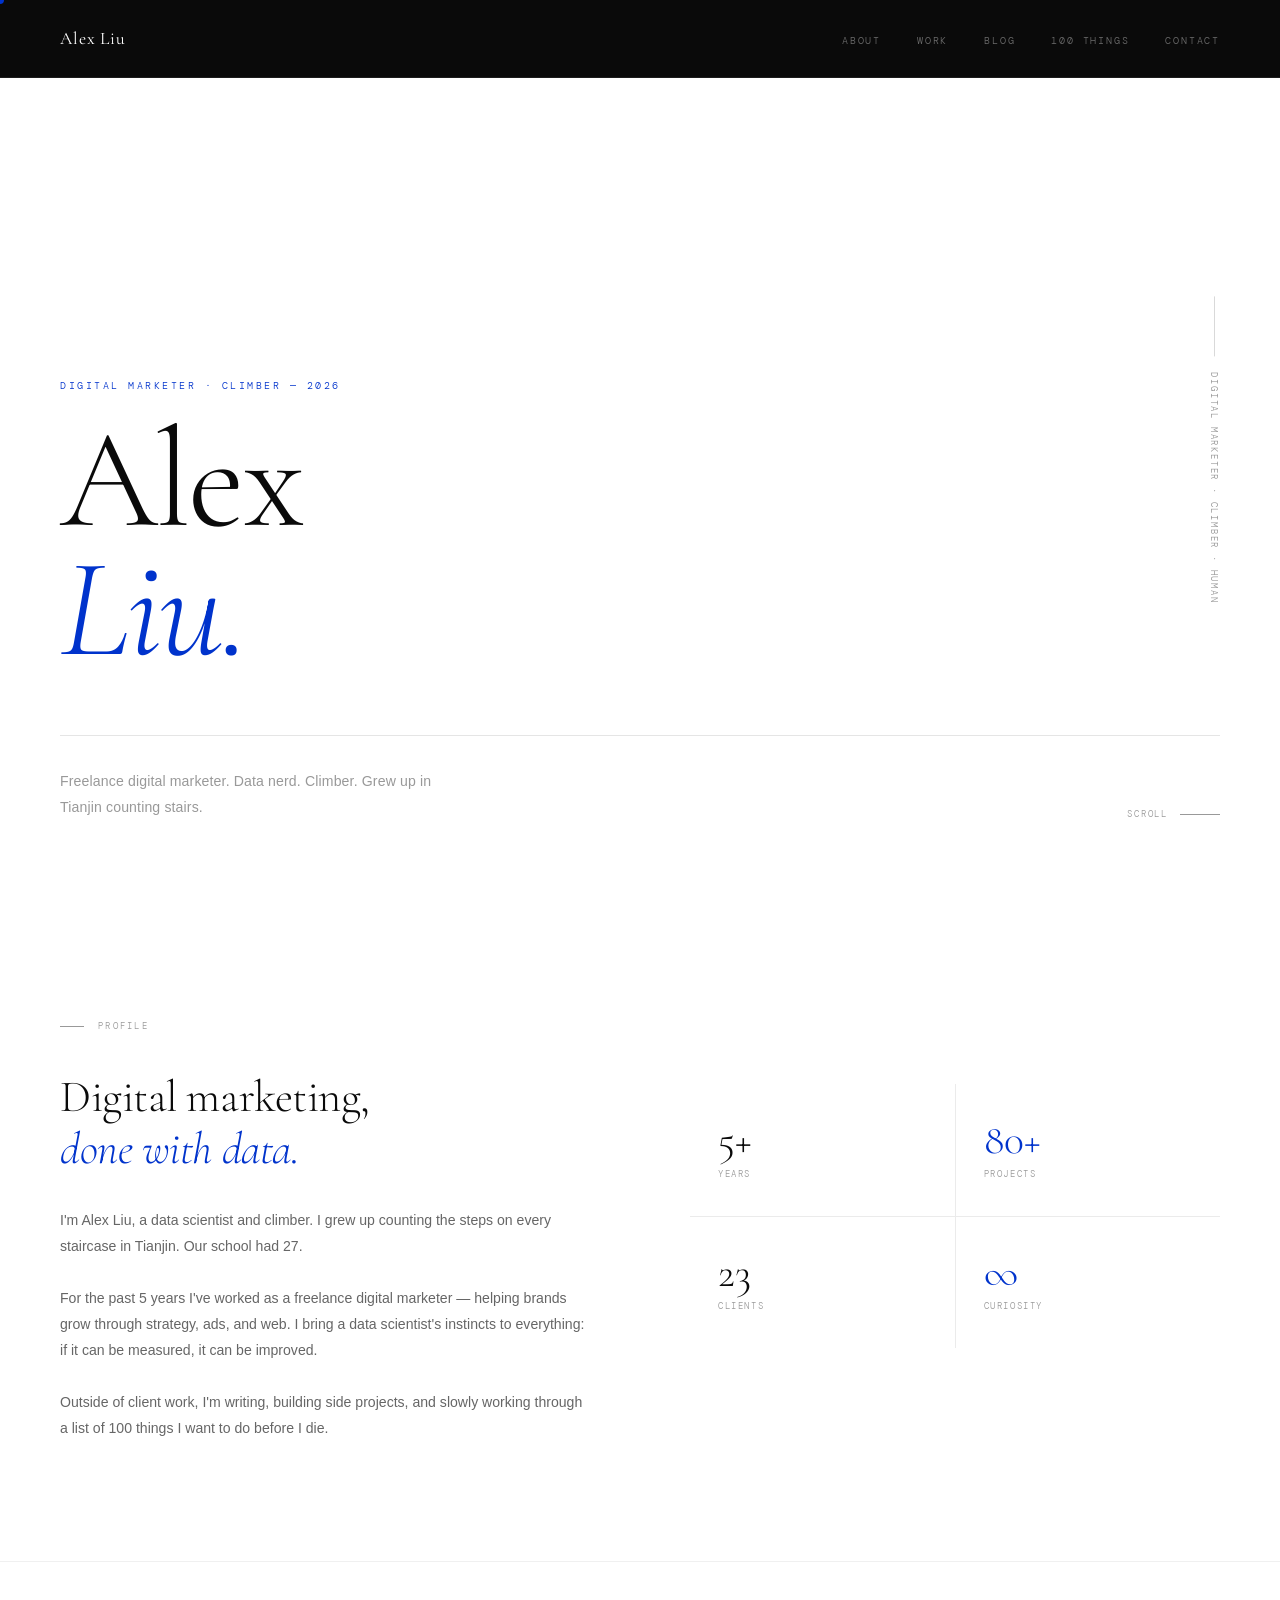
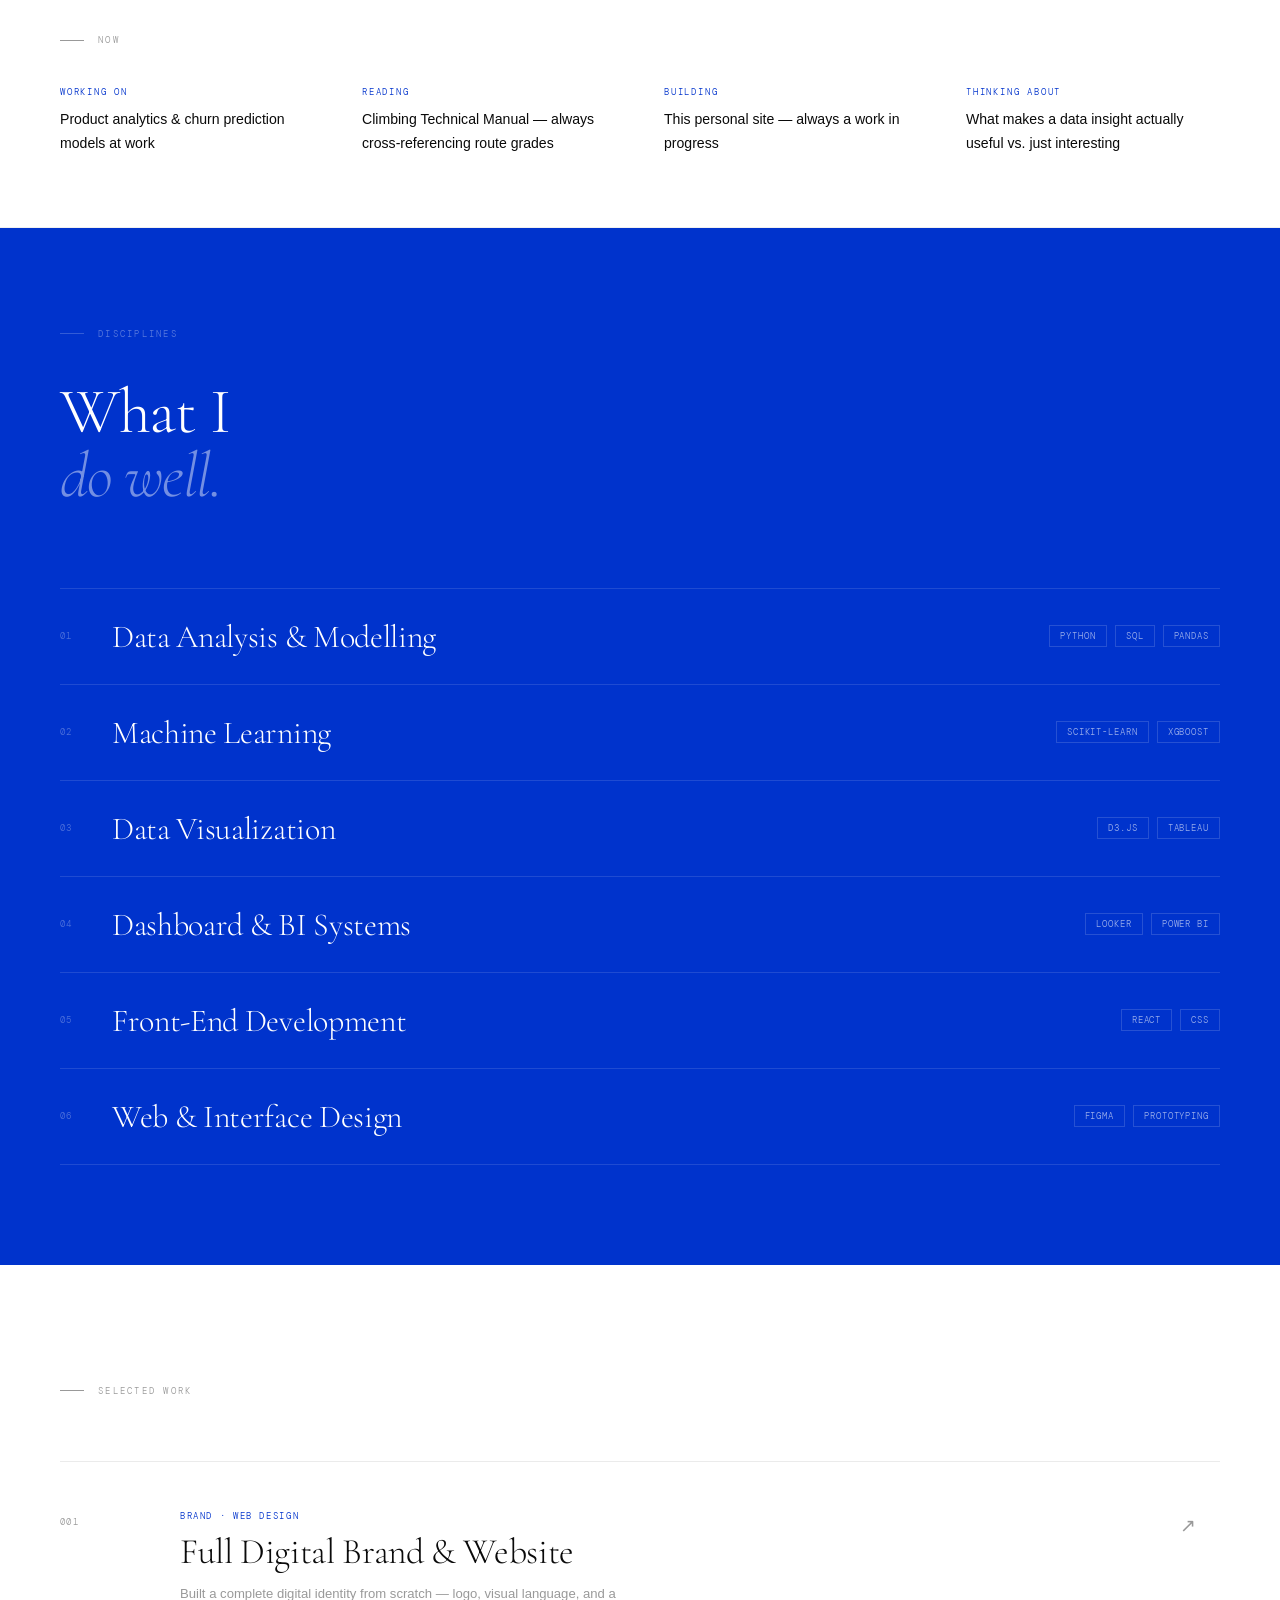
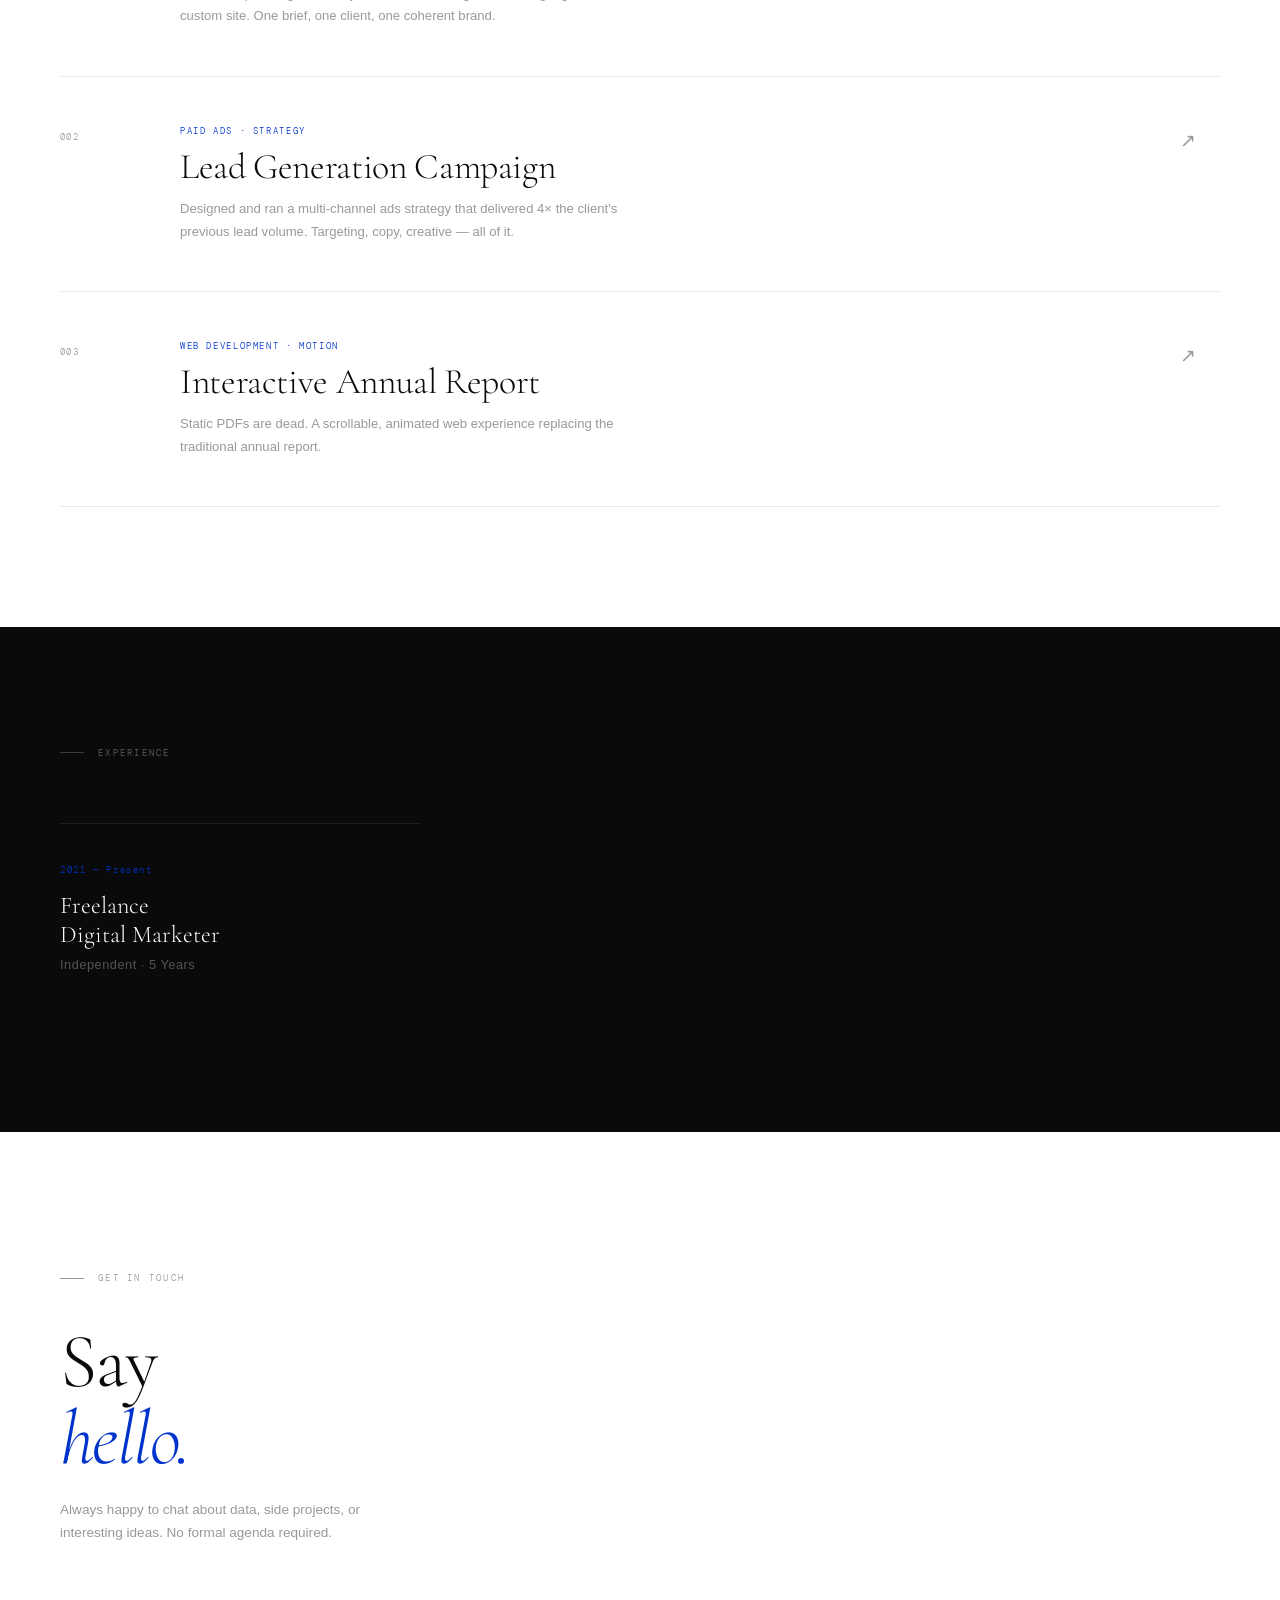
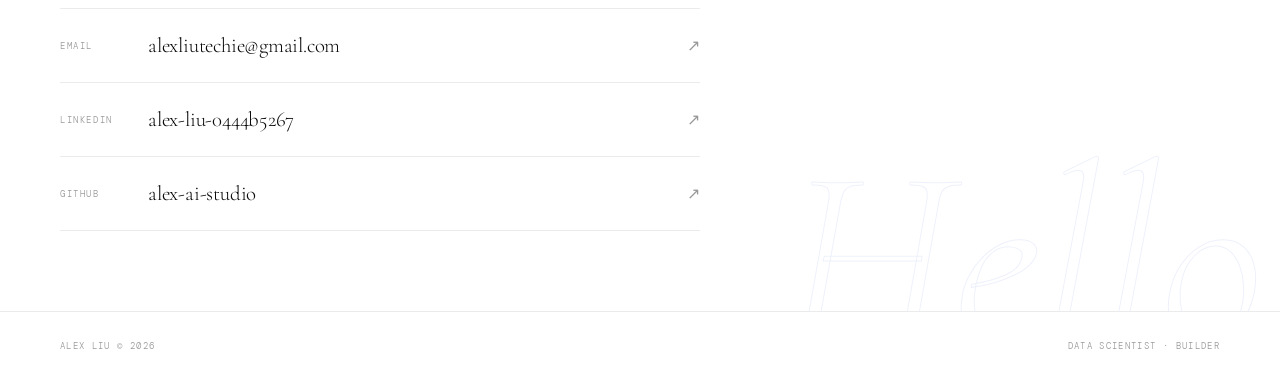
==== commit 030c580d: "Apply 10 content and style updates - 2025 → 2026 across all pages - Nav bar: black background, white" ====
--- a/index.html
+++ b/index.html
@@ -24,15 +24,15 @@
 
 <!-- HERO -->
 <section id="hero">
-  <div class="hero-index">Data Scientist · Builder · Human</div>
-  <div class="hero-eyebrow">Personal Hub — 2025</div>
+  <div class="hero-index">Digital Marketer · Climber · Human</div>
+  <div class="hero-eyebrow">Digital Marketer · Climber — 2026</div>
   <h1 class="hero-name">
     Alex<br>
     <span>Liu.</span>
   </h1>
   <div class="hero-bottom">
     <p class="hero-desc">
-      I turn data into stories, build things on the side, and write when I have something to say. Occasionally I just live my life.
+      Freelance digital marketer. Data nerd. Climber. Grew up in Tianjin counting stairs.
     </p>
     <div class="hero-scroll">Scroll</div>
   </div>
@@ -43,27 +43,28 @@
   <div class="reveal">
     <div class="section-label">Profile</div>
     <h2 class="about-heading">
-      Numbers by day,<br>
-      <em>ideas always.</em>
+      Digital marketing,<br>
+      <em>done with data.</em>
     </h2>
     <p class="about-body">
-      I'm a data scientist at a SaaS company, where I spend my days wrestling with messy datasets, building models, and translating complex analysis into decisions people can actually act on. I hold a Master's in Applied Computing.<br><br>
-      Outside of work, I'm curious about too many things at once — building side projects, writing about what I learn, and slowly working through a list of 100 things I want to do before I die. This site is where all of that lives.
+      I'm Alex Liu, a data scientist and climber. I grew up counting the steps on every staircase in Tianjin. Our school had 27.<br><br>
+      For the past 5 years I've worked as a freelance digital marketer — helping brands grow through strategy, ads, and web. I bring a data scientist's instincts to everything: if it can be measured, it can be improved.<br><br>
+      Outside of client work, I'm writing, building side projects, and slowly working through a list of 100 things I want to do before I die.
     </p>
   </div>
   <div class="reveal d2">
     <div class="stat-grid">
       <div class="stat-cell">
-        <div class="stat-num sm">M.Sc.</div>
-        <div class="stat-label">Applied Computing</div>
-      </div>
-      <div class="stat-cell">
-        <div class="stat-num blue sm">Data<br>Scientist</div>
-        <div class="stat-label">@ SaaS Co</div>
-      </div>
-      <div class="stat-cell">
-        <div class="stat-num">100</div>
-        <div class="stat-label">Things to do</div>
+        <div class="stat-num">5+</div>
+        <div class="stat-label">Years</div>
+      </div>
+      <div class="stat-cell">
+        <div class="stat-num blue">80+</div>
+        <div class="stat-label">Projects</div>
+      </div>
+      <div class="stat-cell">
+        <div class="stat-num">23</div>
+        <div class="stat-label">Clients</div>
       </div>
       <div class="stat-cell">
         <div class="stat-num blue">∞</div>
@@ -83,7 +84,7 @@
     </div>
     <div class="now-item">
       <span class="now-cat">Reading</span>
-      <span class="now-text">The Pragmatic Programmer — finally getting around to it</span>
+      <span class="now-text">Climbing Technical Manual — always cross-referencing route grades</span>
     </div>
     <div class="now-item">
       <span class="now-cat">Building</span>
@@ -169,41 +170,32 @@
 
 <!-- WORK -->
 <section id="work">
-  <div class="section-label reveal">Selected Projects</div>
+  <div class="section-label reveal">Selected Work</div>
   <div class="work-list">
     <div class="work-item reveal">
       <span class="work-num">001</span>
       <div>
-        <div class="work-cat">Machine Learning · SaaS</div>
-        <h3 class="work-title">Customer Churn Prediction</h3>
-        <p class="work-desc">Built an end-to-end churn prediction pipeline with XGBoost and SHAP explanations. Reduced churn by surfacing at-risk accounts 30 days earlier.</p>
+        <div class="work-cat">Brand · Web Design</div>
+        <h3 class="work-title">Full Digital Brand & Website</h3>
+        <p class="work-desc">Built a complete digital identity from scratch — logo, visual language, and a custom site. One brief, one client, one coherent brand.</p>
       </div>
       <span class="work-arrow">↗</span>
     </div>
     <div class="work-item reveal d1">
       <span class="work-num">002</span>
       <div>
-        <div class="work-cat">Data Visualization · Dashboard</div>
-        <h3 class="work-title">Real-Time Analytics Platform</h3>
-        <p class="work-desc">Redesigned the visual language of product event data. 2M+ daily events, distilled into actionable clarity for non-technical stakeholders.</p>
+        <div class="work-cat">Paid Ads · Strategy</div>
+        <h3 class="work-title">Lead Generation Campaign</h3>
+        <p class="work-desc">Designed and ran a multi-channel ads strategy that delivered 4× the client's previous lead volume. Targeting, copy, creative — all of it.</p>
       </div>
       <span class="work-arrow">↗</span>
     </div>
     <div class="work-item reveal d2">
       <span class="work-num">003</span>
       <div>
-        <div class="work-cat">Experimentation · Analysis</div>
-        <h3 class="work-title">A/B Testing Framework</h3>
-        <p class="work-desc">Designed and implemented a company-wide experimentation framework. Standardised how we measure feature impact and make data-driven shipping decisions.</p>
-      </div>
-      <span class="work-arrow">↗</span>
-    </div>
-    <div class="work-item reveal">
-      <span class="work-num">004</span>
-      <div>
-        <div class="work-cat">NLP · Customer Insights</div>
-        <h3 class="work-title">Feedback Sentiment Pipeline</h3>
-        <p class="work-desc">Automated processing of customer support tickets using NLP to surface themes and sentiment trends. Turned 10k monthly tickets into weekly product insights.</p>
+        <div class="work-cat">Web Development · Motion</div>
+        <h3 class="work-title">Interactive Annual Report</h3>
+        <p class="work-desc">Static PDFs are dead. A scrollable, animated web experience replacing the traditional annual report.</p>
       </div>
       <span class="work-arrow">↗</span>
     </div>
@@ -213,26 +205,11 @@
 <!-- TIMELINE -->
 <section id="timeline">
   <div class="section-label light reveal">Experience</div>
-  <div class="tl-grid">
+  <div class="tl-grid tl-single">
     <div class="tl-item reveal">
-      <div class="tl-year">2023 — Present</div>
-      <div class="tl-role">Data Scientist</div>
-      <div class="tl-company">SaaS Company · Full-time</div>
-    </div>
-    <div class="tl-item reveal d1">
-      <div class="tl-year">2021 — 2023</div>
-      <div class="tl-role">M.Sc. Applied<br>Computing</div>
-      <div class="tl-company">Graduate School</div>
-    </div>
-    <div class="tl-item reveal d1">
-      <div class="tl-year">2020 — 2021</div>
-      <div class="tl-role">Data &<br>Analytics Intern</div>
-      <div class="tl-company">Tech Company</div>
-    </div>
-    <div class="tl-item reveal d2">
-      <div class="tl-year">2017 — 2021</div>
-      <div class="tl-role">B.Sc. Computing</div>
-      <div class="tl-company">University</div>
+      <div class="tl-year">2021 — Present</div>
+      <div class="tl-role">Freelance<br>Digital Marketer</div>
+      <div class="tl-company">Independent · 5 Years</div>
     </div>
   </div>
 </section>
@@ -249,10 +226,10 @@
       Always happy to chat about data, side projects, or interesting ideas. No formal agenda required.
     </p>
     <div class="contact-links reveal d3">
-      <a href="mailto:alex@example.com" class="contact-link">
+      <a href="mailto:alexliutechie@gmail.com" class="contact-link">
         <div class="cl-left">
           <span class="cl-type">Email</span>
-          <span class="cl-val">alex@example.com</span>
+          <span class="cl-val">alexliutechie@gmail.com</span>
         </div>
         <span class="cl-arrow">↗</span>
       </a>
@@ -275,7 +252,7 @@
 </section>
 
 <footer>
-  <span>Alex Liu © 2025</span>
+  <span>Alex Liu © 2026</span>
   <span>Data Scientist · Builder</span>
 </footer>
 
--- a/assets/css/styles.css
+++ b/assets/css/styles.css
@@ -53,13 +53,15 @@
   display: flex;
   justify-content: space-between;
   align-items: center;
+  background: var(--black);
+  border-bottom: 1px solid rgba(255,255,255,0.08);
 }
 .nav-logo {
   font-family: var(--serif);
   font-size: 1.1rem;
   font-weight: 400;
   letter-spacing: 0.05em;
-  color: var(--black);
+  color: var(--white);
   text-decoration: none;
 }
 .nav-links {
@@ -72,7 +74,7 @@
   font-size: 10px;
   letter-spacing: 0.18em;
   text-transform: uppercase;
-  color: var(--black);
+  color: var(--white);
   text-decoration: none;
   opacity: 0.4;
   transition: opacity .25s;
@@ -550,6 +552,15 @@
   text-transform: uppercase;
   color: var(--mid);
 }
+
+/* ==============================
+   CURSOR ON DARK SECTIONS
+   ============================== */
+body.on-dark .cur { background: var(--white); }
+body.on-dark .cur.big { background: transparent; border-color: var(--white); }
+
+/* Single-entry timeline */
+.tl-single { grid-template-columns: 1fr; max-width: 360px; }
 
 /* ==============================
    REVEAL ANIMATIONS
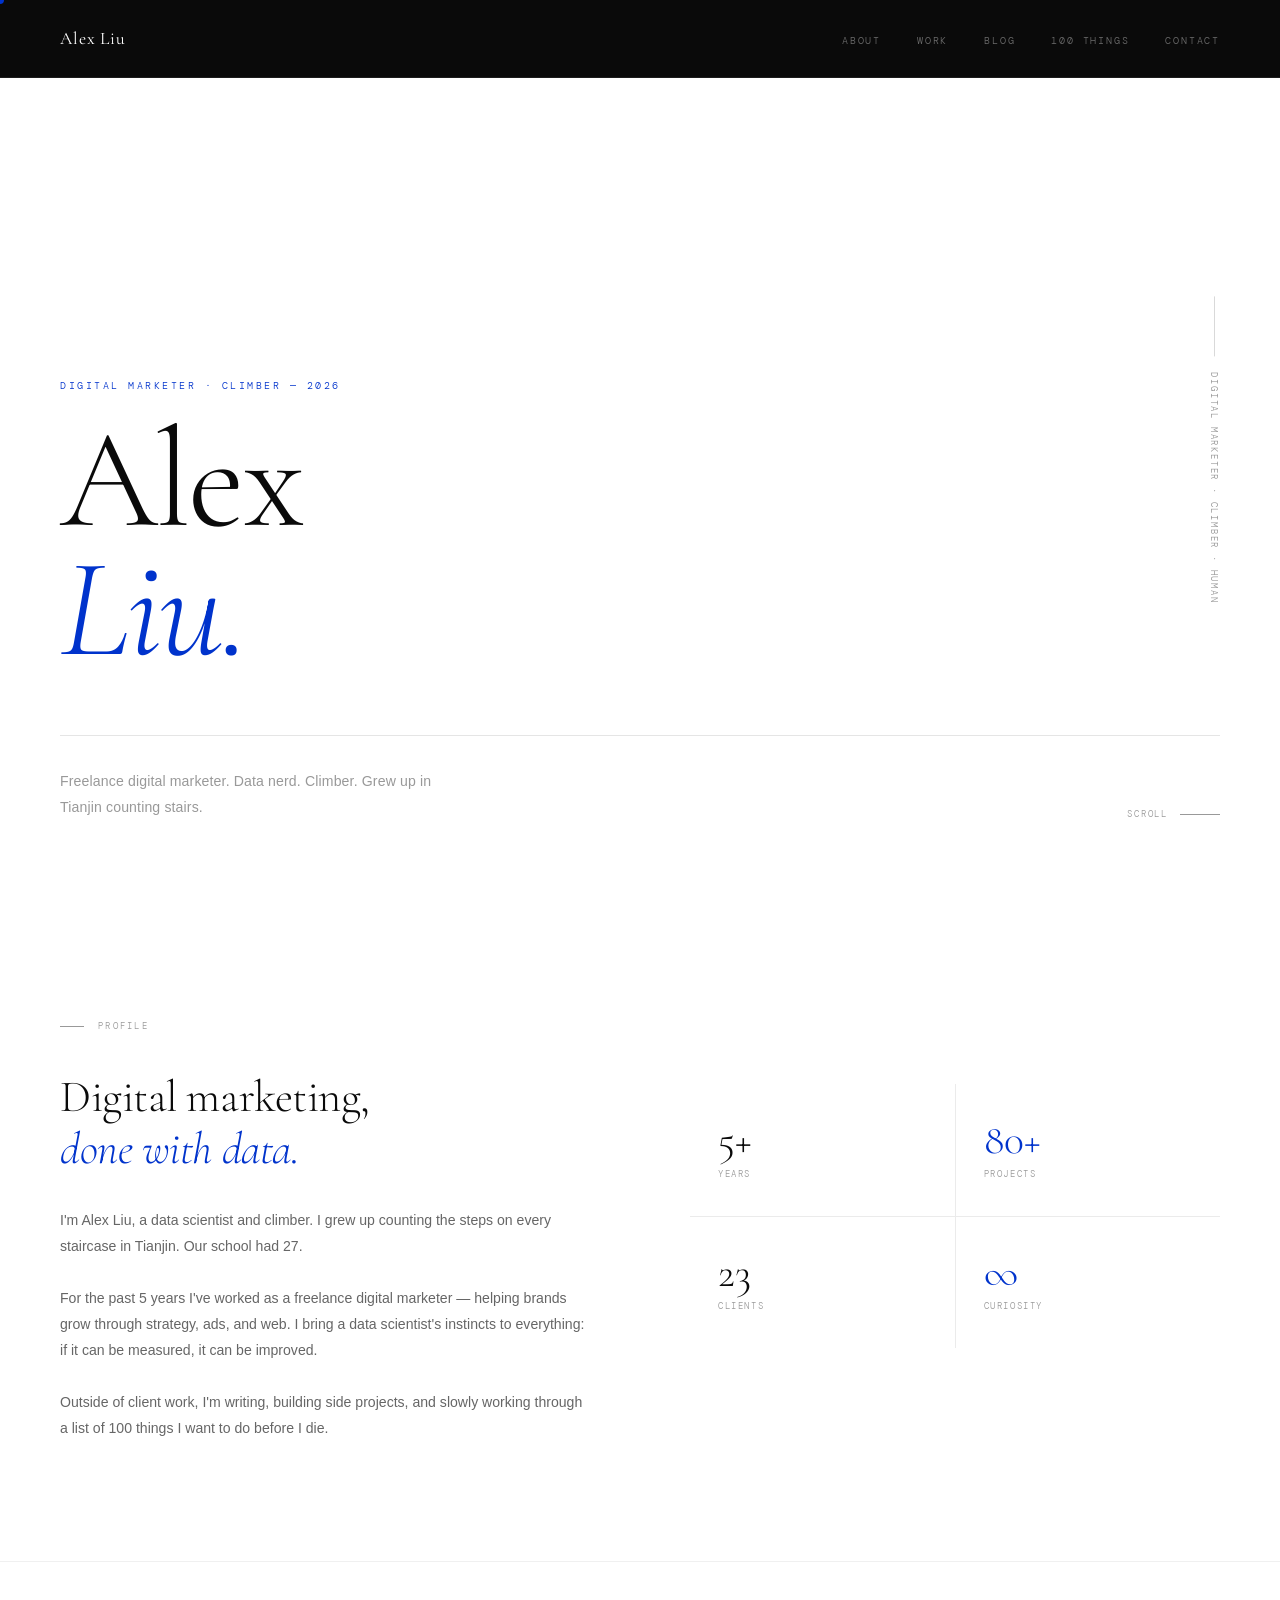
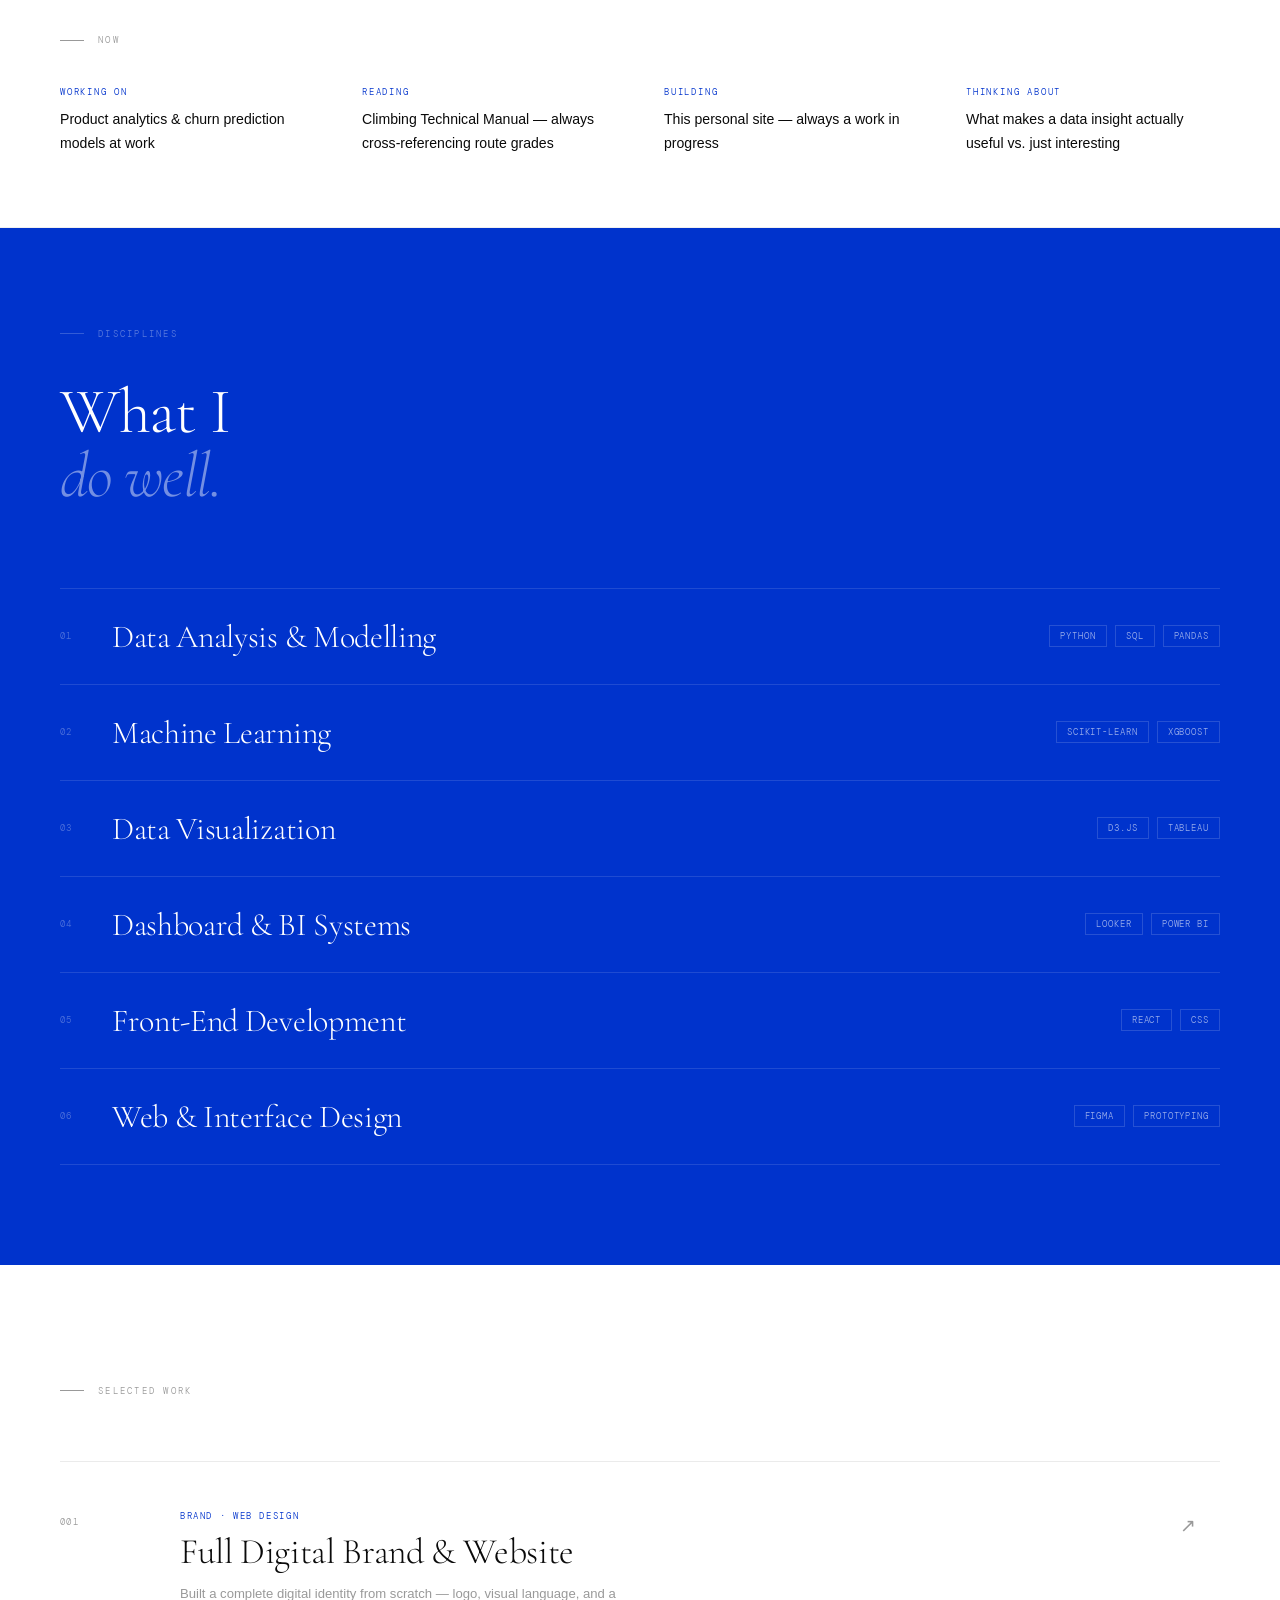
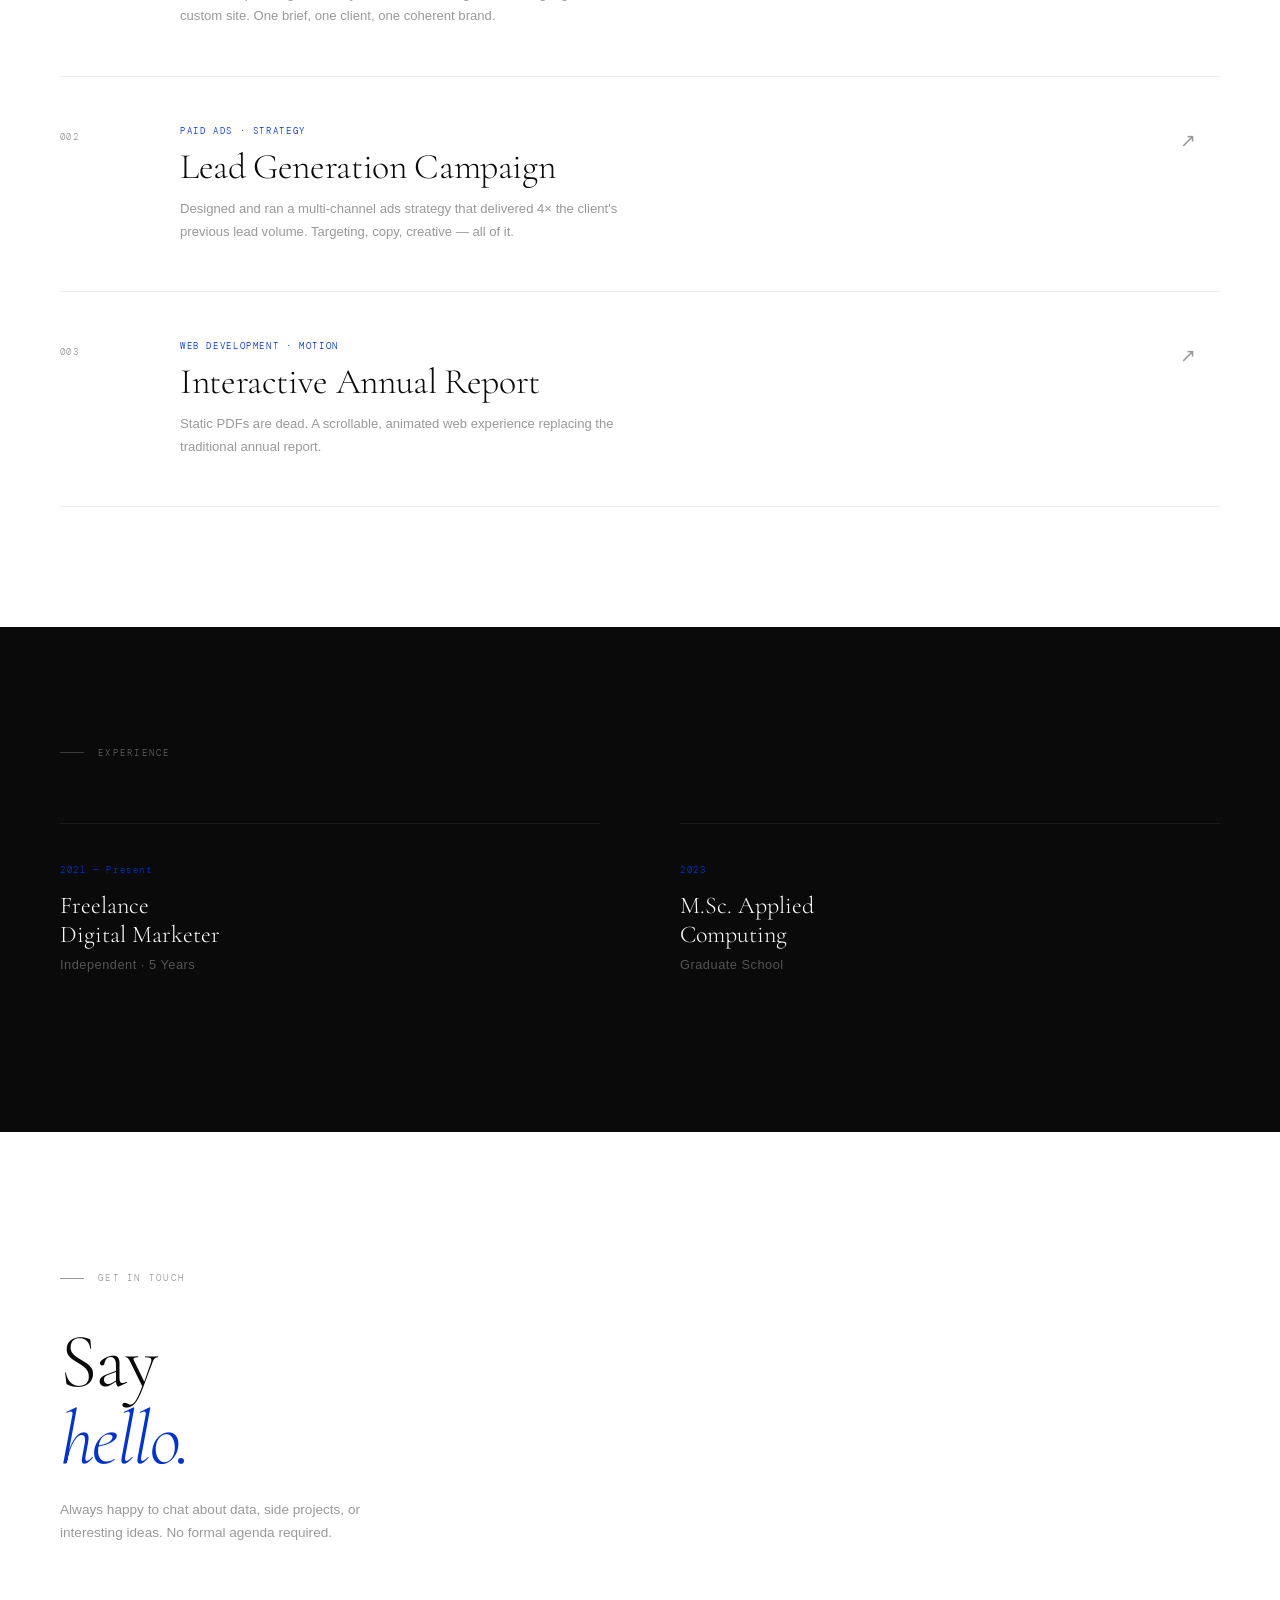
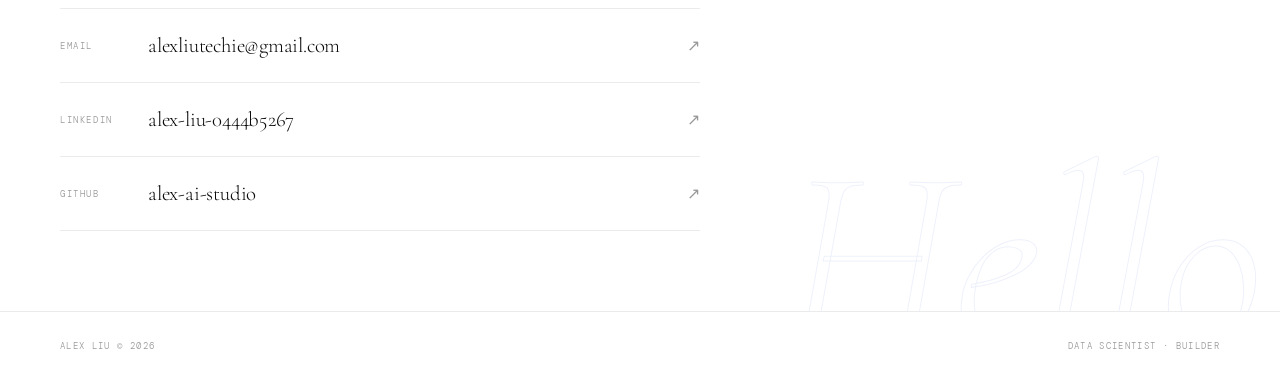
==== commit 3a8d50a3: "Add M.Sc. timeline entry and fix skills cursor to white Co-Authored-By: Claude Sonnet 4.6 <noreply@a" ====
--- a/index.html
+++ b/index.html
@@ -205,11 +205,16 @@
 <!-- TIMELINE -->
 <section id="timeline">
   <div class="section-label light reveal">Experience</div>
-  <div class="tl-grid tl-single">
+  <div class="tl-grid">
     <div class="tl-item reveal">
       <div class="tl-year">2021 — Present</div>
       <div class="tl-role">Freelance<br>Digital Marketer</div>
       <div class="tl-company">Independent · 5 Years</div>
+    </div>
+    <div class="tl-item reveal d1">
+      <div class="tl-year">2023</div>
+      <div class="tl-role">M.Sc. Applied<br>Computing</div>
+      <div class="tl-company">Graduate School</div>
     </div>
   </div>
 </section>
--- a/assets/css/styles.css
+++ b/assets/css/styles.css
@@ -557,7 +557,7 @@
    CURSOR ON DARK SECTIONS
    ============================== */
 body.on-dark .cur { background: var(--white); }
-body.on-dark .cur.big { background: transparent; border-color: var(--white); }
+body.on-dark .cur.big { background: transparent; border: 1px solid var(--white); }
 
 /* Single-entry timeline */
 .tl-single { grid-template-columns: 1fr; max-width: 360px; }
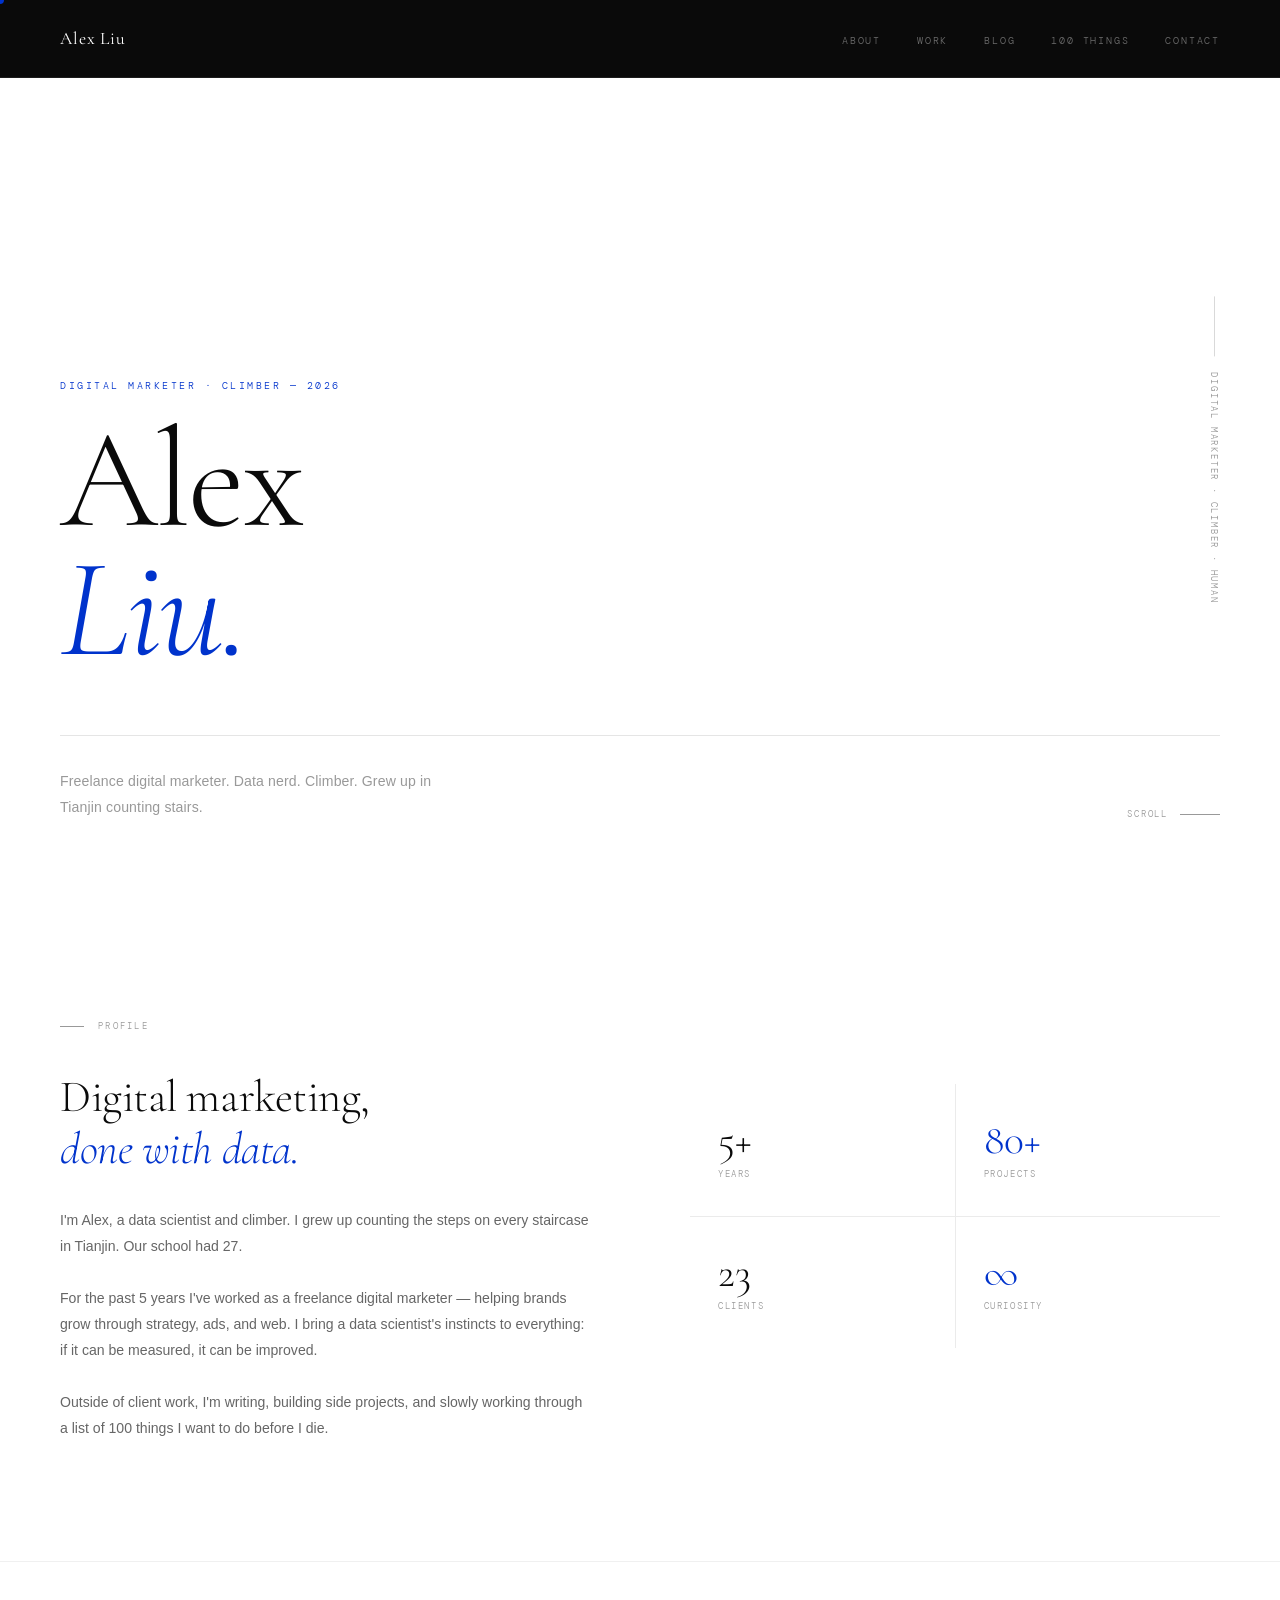
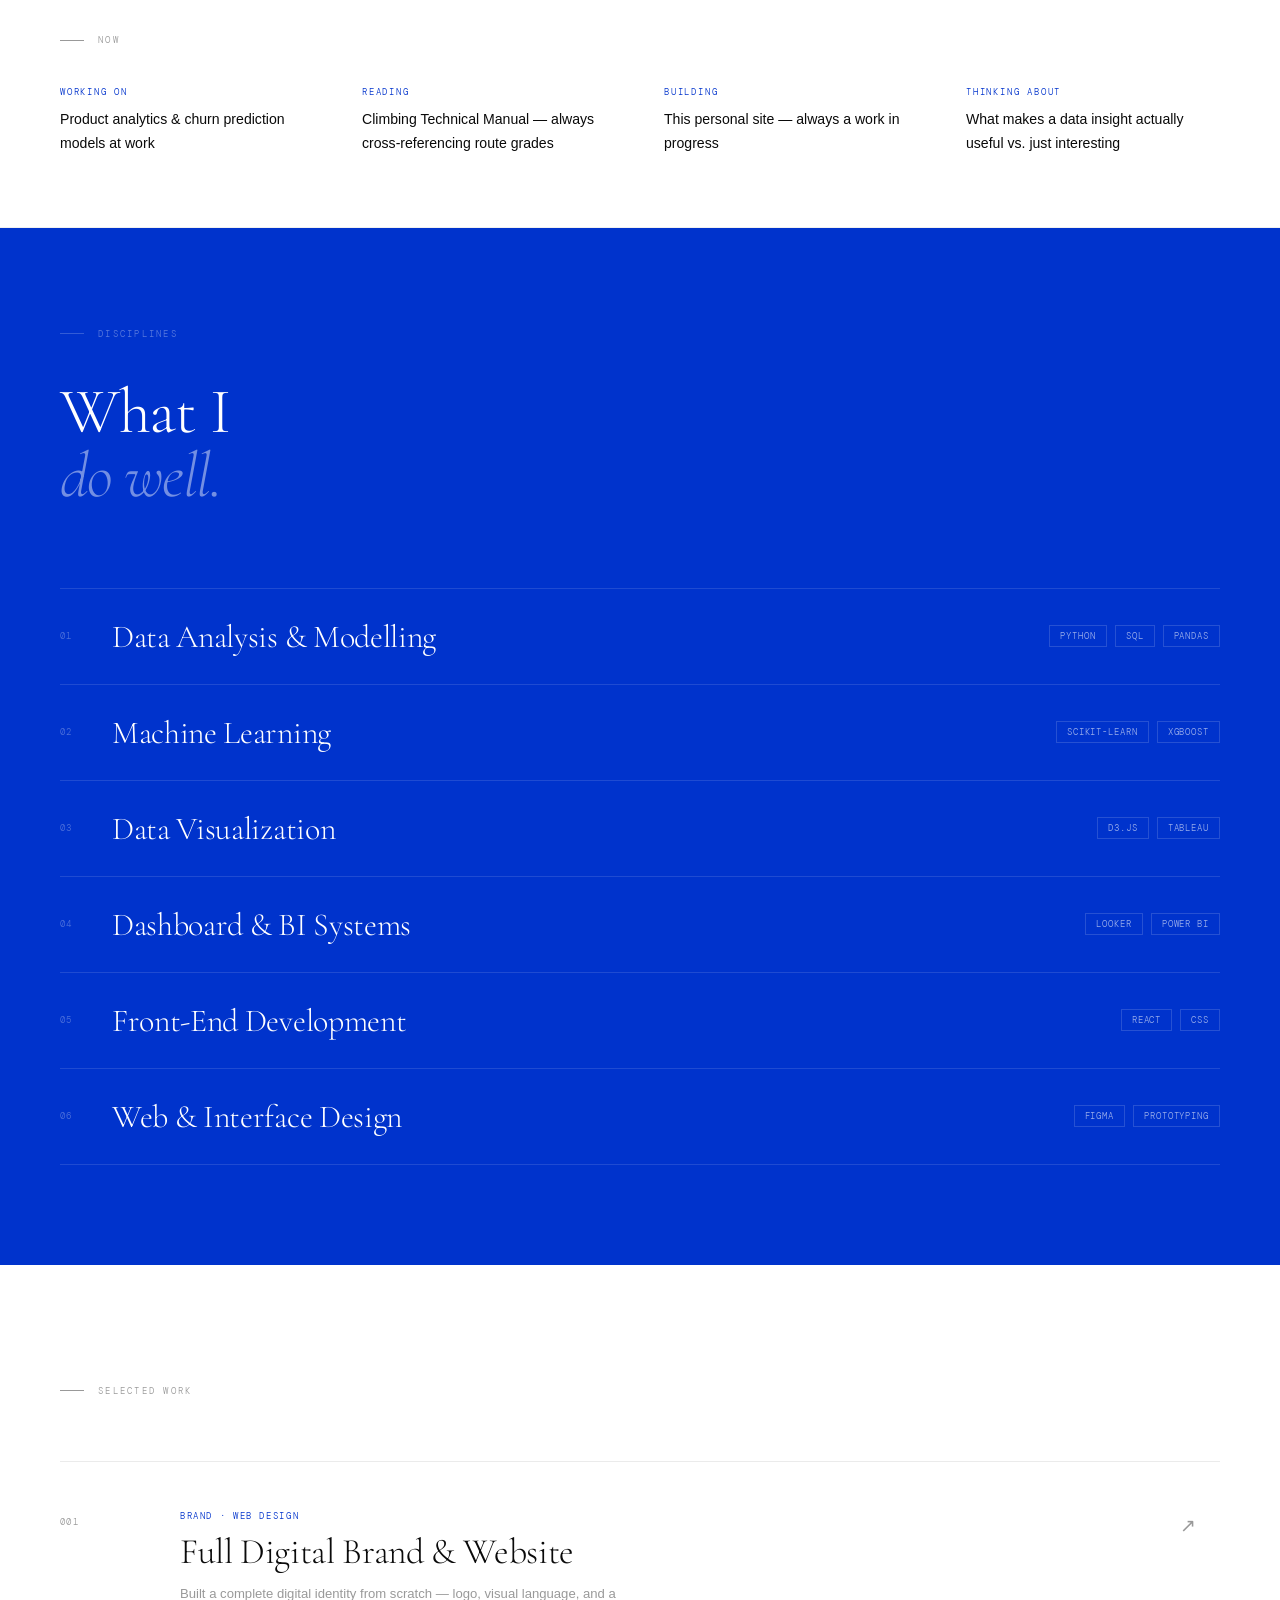
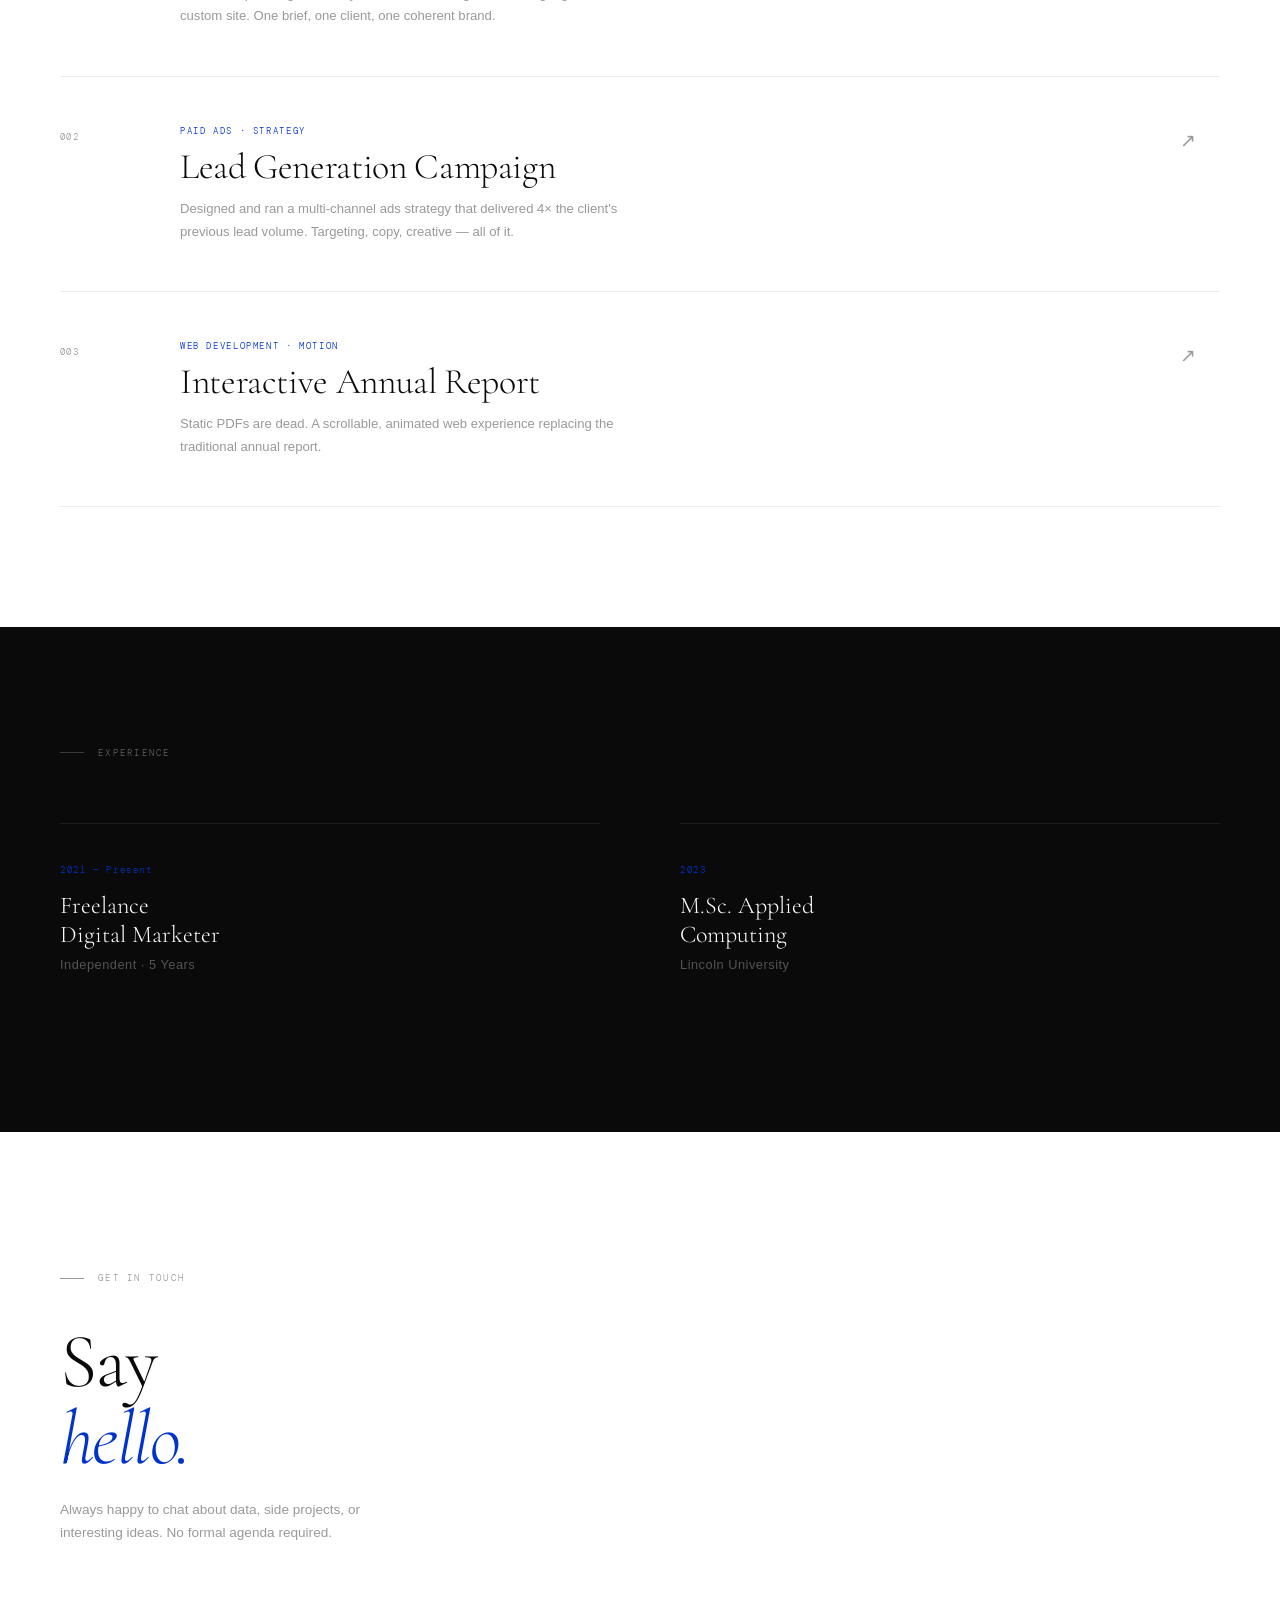
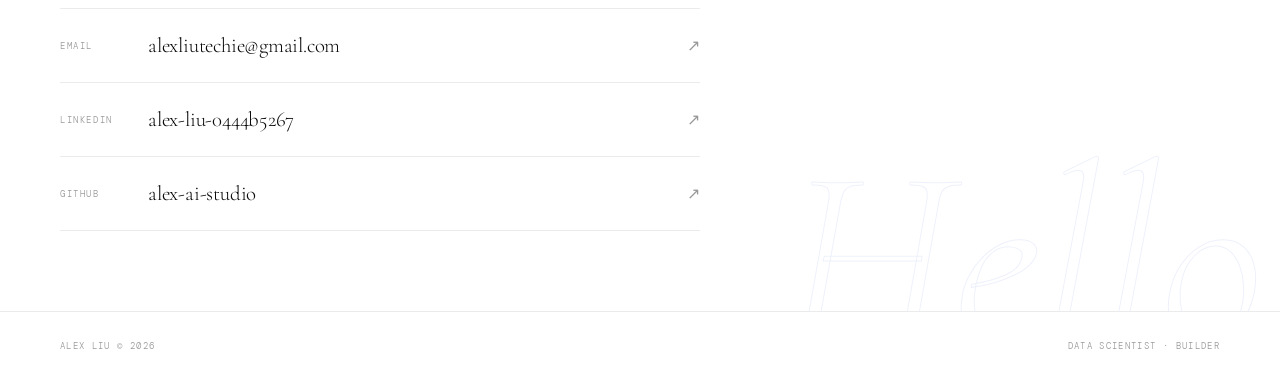
==== commit 80a44611: "Update bio to Alex, add Lincoln University to timeline Co-Authored-By: Claude Sonnet 4.6 <noreply@an" ====
--- a/index.html
+++ b/index.html
@@ -47,7 +47,7 @@
       <em>done with data.</em>
     </h2>
     <p class="about-body">
-      I'm Alex Liu, a data scientist and climber. I grew up counting the steps on every staircase in Tianjin. Our school had 27.<br><br>
+      I'm Alex, a data scientist and climber. I grew up counting the steps on every staircase in Tianjin. Our school had 27.<br><br>
       For the past 5 years I've worked as a freelance digital marketer — helping brands grow through strategy, ads, and web. I bring a data scientist's instincts to everything: if it can be measured, it can be improved.<br><br>
       Outside of client work, I'm writing, building side projects, and slowly working through a list of 100 things I want to do before I die.
     </p>
@@ -214,7 +214,7 @@
     <div class="tl-item reveal d1">
       <div class="tl-year">2023</div>
       <div class="tl-role">M.Sc. Applied<br>Computing</div>
-      <div class="tl-company">Graduate School</div>
+      <div class="tl-company">Lincoln University</div>
     </div>
   </div>
 </section>
